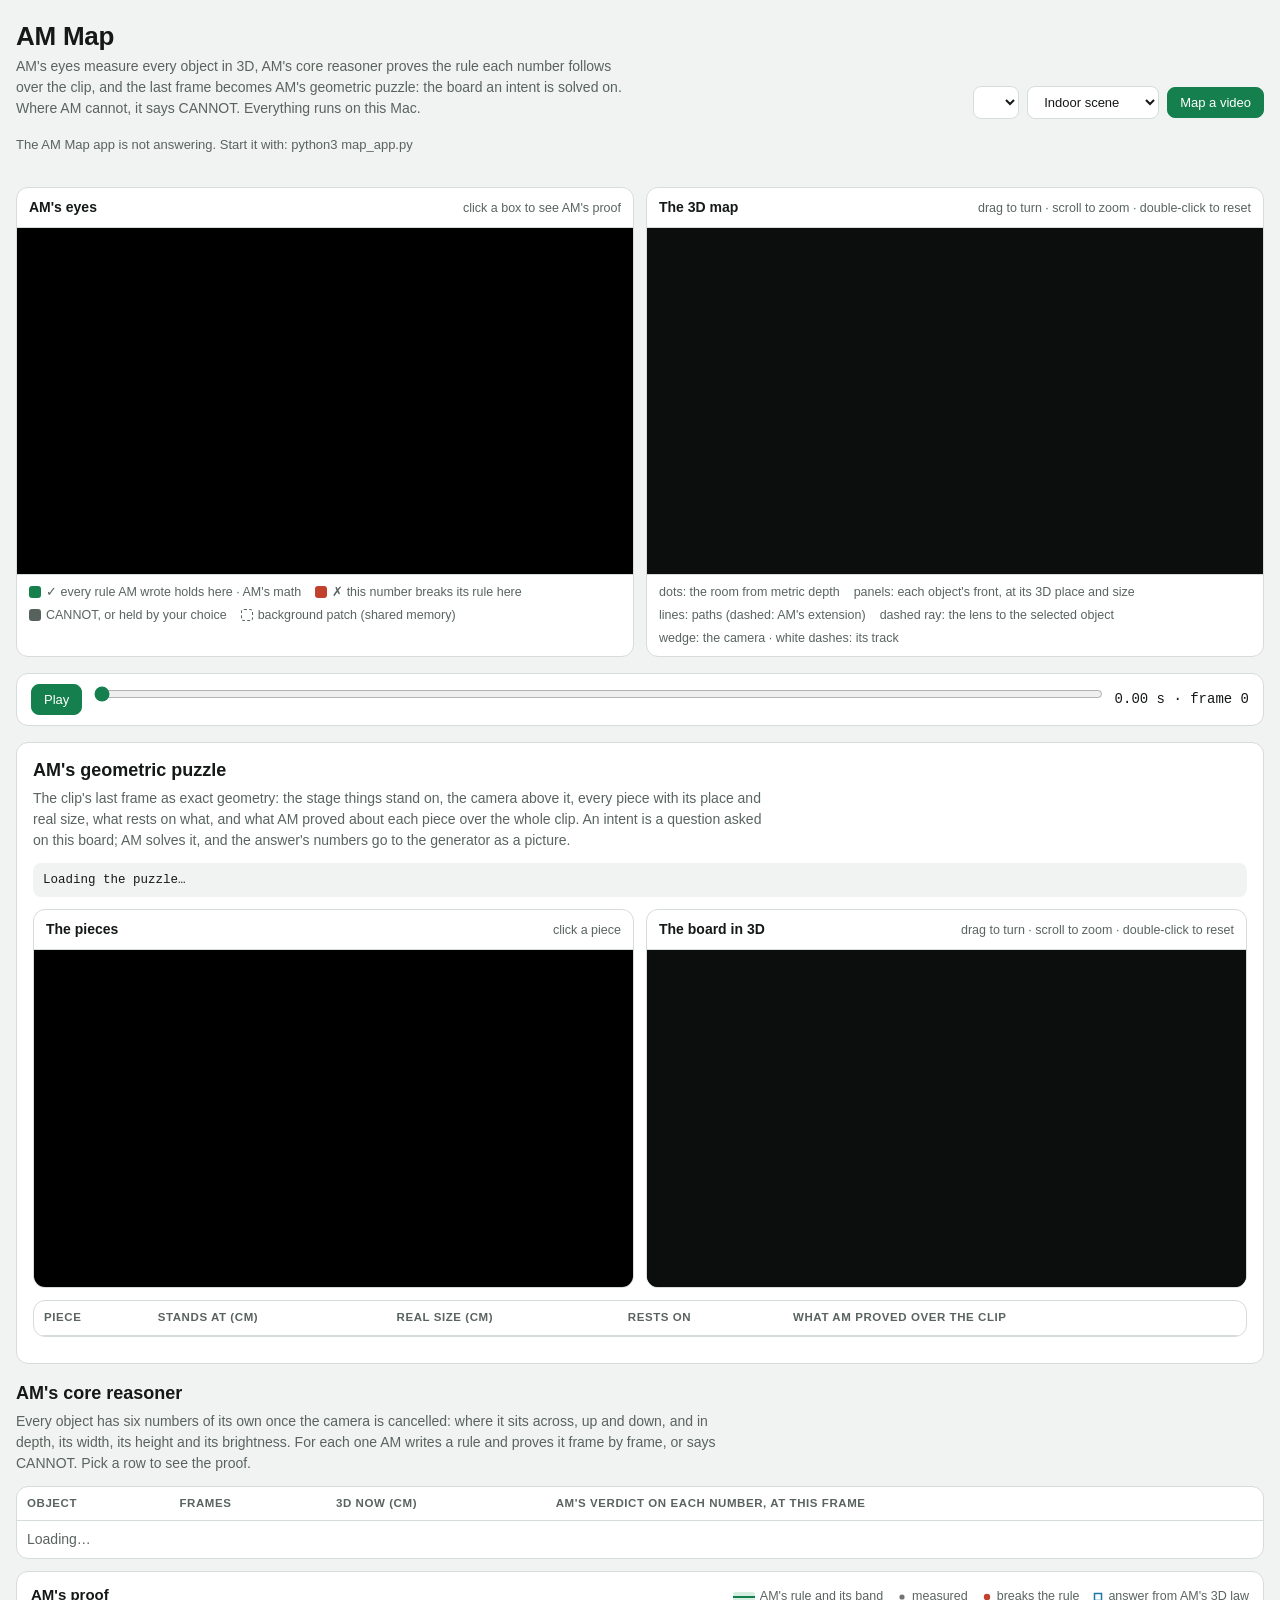
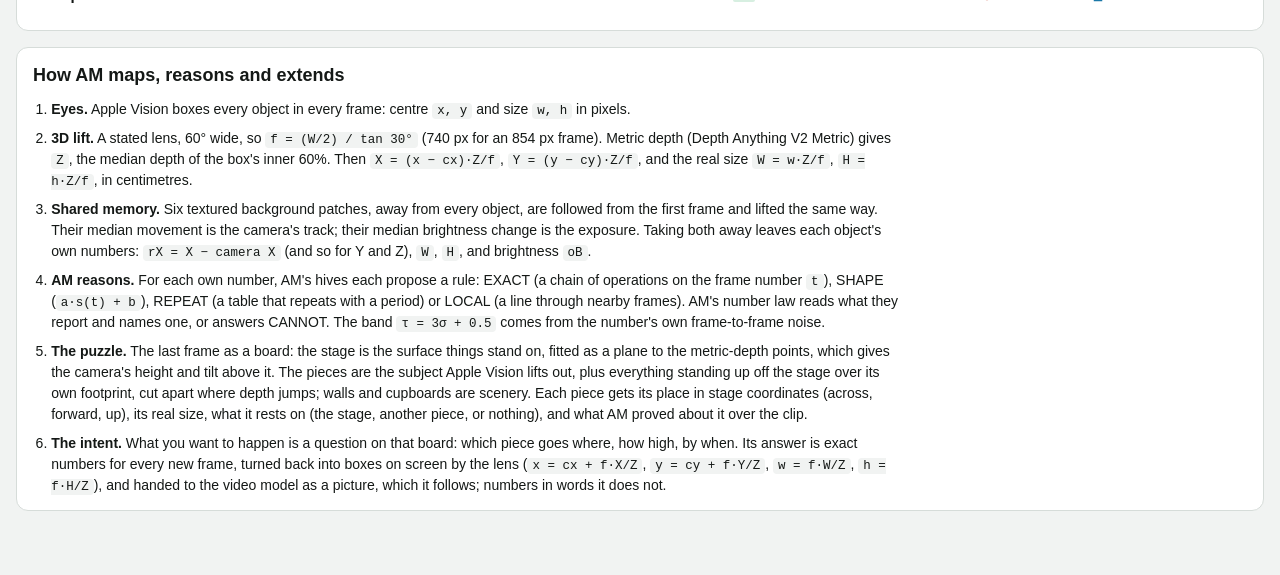
==== ui/map.html @ 67d012b2 "AM Math 3D: map, core reasoner, puzzle, intent, board, tests, proofs and site AM turns a video into " ====
<!doctype html>
<html lang="en">
<head>
<meta charset="utf-8">
<meta name="viewport" content="width=device-width, initial-scale=1">
<title>AM Map</title>
<style>
/* Layout: AM's eyes on the video and the 3D map side by side over one timeline that runs past the clip into AM's
   extension; then how AM extends (its proof on this video, and the math for the new frames); then AM's core reasoner:
   a verdict for every number, and for the selected object the proof of each rule over every frame. */
:root {
  --ground: #f1f3f2; --surface: #ffffff; --ink: #141816; --muted: #59645f; --rule: #d6dcd9; --sel: #edf6f1;
  --accent: #15804d; --accent-soft: #d7efe1; --bad: #c2412d; --bad-soft: #fbe8e4; --cannot: #7d8782; --cannot-soft: #eceeed;
  --patch: #1b78a8; --guess: #6a4fd6; --zone-ext: rgba(21, 128, 77, 0.08); --zone-hid: rgba(106, 79, 214, 0.07);
  --font-ui: -apple-system, BlinkMacSystemFont, "Segoe UI", Helvetica, Arial, sans-serif;
  --font-data: ui-monospace, "SF Mono", Menlo, Consolas, monospace;
}
@media (prefers-color-scheme: dark) {
  :root { --ground: #0d1110; --surface: #151a18; --ink: #e5ebe8; --muted: #97a39d; --rule: #29322e; --sel: #17261e;
    --accent: #4fd393; --accent-soft: #1b3a2a; --bad: #f2806d; --bad-soft: #3a1f1a; --cannot: #808b85; --cannot-soft: #202624;
    --patch: #5cc4ea; --guess: #a996ff; --zone-ext: rgba(79, 211, 147, 0.09); --zone-hid: rgba(169, 150, 255, 0.09);
    color-scheme: dark; }
}
* { box-sizing: border-box; }
body { margin: 0; background: var(--ground); color: var(--ink); font: 14px/1.5 var(--font-ui); }
main { max-width: 1340px; margin: 0 auto; padding: 22px 16px 64px; display: grid; gap: 16px; }
header { display: flex; flex-wrap: wrap; gap: 12px 24px; align-items: end; justify-content: space-between; }
h1 { font-size: 26px; line-height: 1.15; margin: 0; letter-spacing: -0.01em; }
h2 { font-size: 18px; margin: 0; text-wrap: balance; }
.sub { color: var(--muted); margin: 4px 0 0; max-width: 78ch; }
.actions { display: flex; flex-wrap: wrap; gap: 8px; align-items: center; }
button, select, label.btn { font: 500 13px var(--font-ui); border: 1px solid var(--rule); background: var(--surface); color: var(--ink); border-radius: 8px; padding: 7px 12px; cursor: pointer; }
select { max-width: 240px; }
button.primary, label.btn { background: var(--accent); border-color: var(--accent); color: #fff; }
button:disabled { opacity: 0.55; cursor: progress; }
@media (prefers-color-scheme: dark) { button.primary, label.btn { color: #06130c; } }
button:focus-visible, select:focus-visible, label.btn:focus-within, canvas:focus-visible, input:focus-visible { outline: 2px solid var(--accent); outline-offset: 2px; }
.status { color: var(--muted); font-size: 13px; min-height: 20px; }
.mono { font-family: var(--font-data); font-variant-numeric: tabular-nums; }
.muted { color: var(--muted); }

.steps { display: grid; grid-template-columns: repeat(6, minmax(0, 1fr)); gap: 8px; }
.step { background: var(--surface); border: 1px solid var(--rule); border-radius: 10px; padding: 10px 12px; display: grid; gap: 1px; align-content: start; min-width: 0; }
.step b { font-size: 12px; letter-spacing: 0.04em; text-transform: uppercase; color: var(--muted); font-weight: 600; }
.step .num { font: 600 17px var(--font-data); font-variant-numeric: tabular-nums; color: var(--ink); }
.step span { color: var(--muted); font-size: 12.5px; line-height: 1.4; }
.step.working { border-color: var(--accent); }
.step.working .num { color: var(--accent); }
.step.waiting { opacity: 0.55; }

.views { display: grid; grid-template-columns: minmax(0, 1fr) minmax(0, 1fr); gap: 12px; }
.panel { background: var(--surface); border: 1px solid var(--rule); border-radius: 12px; overflow: hidden; display: grid; grid-template-rows: auto auto 1fr; min-width: 0; }
.panel-head { display: flex; justify-content: space-between; align-items: baseline; gap: 8px; padding: 9px 12px; border-bottom: 1px solid var(--rule); font-weight: 600; }
.panel-head span { color: var(--muted); font-weight: 400; font-size: 12.5px; text-align: right; }
.stage { position: relative; background: #000; aspect-ratio: 16 / 9; }
.stage video, .stage canvas { position: absolute; inset: 0; width: 100%; height: 100%; display: block; }
.stage video { object-fit: fill; }
#eyes { cursor: pointer; }
#map3d { background: #0b0e0d; cursor: grab; touch-action: none; }
.stage .note { position: absolute; inset: auto 0 0 0; margin: 0; padding: 10px 12px; color: #cfd6d2; font-size: 12.5px; }
.legend { display: flex; flex-wrap: wrap; gap: 4px 14px; padding: 8px 12px; color: var(--muted); font-size: 12.5px; border-top: 1px solid var(--rule); align-content: start; }
.legend i { display: inline-block; width: 12px; height: 12px; border-radius: 3px; vertical-align: -2px; margin-right: 5px; }

.timeline { display: flex; gap: 12px; align-items: center; background: var(--surface); border: 1px solid var(--rule); border-radius: 12px; padding: 10px 14px; }
.slide { flex: 1; min-width: 0; display: grid; gap: 3px; }
.slide input[type=range] { width: 100%; accent-color: var(--accent); margin: 0; }
.bar { display: flex; height: 5px; border-radius: 3px; overflow: hidden; margin: 0 8px; }
.bar .c { background: var(--rule); }
.bar .e { background: var(--accent); }
.barlabel { display: flex; justify-content: space-between; gap: 8px; font-size: 12px; color: var(--muted); margin: 0 8px; }
.timeline .mono { min-width: 15ch; text-align: right; }

.ext { background: var(--surface); border: 1px solid var(--rule); border-radius: 12px; padding: 14px 16px; display: grid; gap: 12px; }
.ext-head { display: flex; flex-wrap: wrap; justify-content: space-between; align-items: center; gap: 8px 16px; }
.ext-head p { margin: 4px 0 0; color: var(--muted); max-width: 92ch; }
.ext-grid { display: grid; grid-template-columns: repeat(3, minmax(0, 1fr)); gap: 10px; }
.ext-card { border: 1px solid var(--rule); border-radius: 10px; padding: 10px 12px; display: grid; gap: 3px; align-content: start; min-width: 0; }
.ext-card b { font-size: 12px; letter-spacing: 0.04em; text-transform: uppercase; color: var(--muted); font-weight: 600; }
.ext-card .big { font: 600 20px var(--font-data); font-variant-numeric: tabular-nums; }
.ext-card p { margin: 0; font-size: 13px; color: var(--muted); }
.ext-foot { display: flex; flex-wrap: wrap; gap: 6px 18px; align-items: center; font-size: 13px; }
.toggle { display: inline-flex; gap: 8px; align-items: center; cursor: pointer; }
.toggle input { accent-color: var(--accent); width: 16px; height: 16px; }

.puzzle { background: var(--surface); border: 1px solid var(--rule); border-radius: 12px; padding: 14px 16px; display: grid; gap: 12px; }
.pz-head p { margin: 4px 0 0; color: var(--muted); max-width: 96ch; }
.pz-facts { margin: 0; font-size: 12.5px; color: var(--ink); background: var(--ground); border-radius: 8px; padding: 8px 10px; }
.pz-views { display: grid; grid-template-columns: minmax(0, 1fr) minmax(0, 1fr); gap: 12px; }
#pz2d { cursor: pointer; }
#pz3d { background: #0b0e0d; cursor: grab; touch-action: none; }
.pz-rel { margin: 0; font-size: 13px; color: var(--muted); }
.warn { color: var(--bad); font-weight: 600; }
@media (max-width: 1060px) { .pz-views { grid-template-columns: minmax(0, 1fr); } }
.core { display: grid; gap: 12px; }
.core-head p { margin: 4px 0 0; color: var(--muted); max-width: 92ch; }
.table-wrap { overflow-x: auto; background: var(--surface); border: 1px solid var(--rule); border-radius: 12px; }
table { border-collapse: collapse; width: 100%; min-width: 940px; }
th, td { text-align: left; padding: 8px 10px; border-bottom: 1px solid var(--rule); vertical-align: top; }
th { font-size: 11.5px; letter-spacing: 0.05em; text-transform: uppercase; color: var(--muted); font-weight: 600; }
tr:last-child td { border-bottom: 0; }
tbody tr { cursor: pointer; }
tbody tr.sel td { background: var(--sel); }
.pick { border: 0; background: none; padding: 0; font: 600 14px var(--font-data); color: var(--ink); display: inline-flex; align-items: center; gap: 7px; }
.swatch { display: inline-block; width: 11px; height: 11px; border-radius: 3px; }
.swatch.cam { background: transparent; border: 1.5px dashed var(--muted); }
td.now { min-width: 17ch; }
.chips { display: flex; flex-wrap: wrap; gap: 5px; }
.chip { font: 12px var(--font-data); border-radius: 6px; padding: 3px 7px; white-space: nowrap; }
.chip.ok { background: var(--accent-soft); color: var(--accent); }
.chip.bad { background: var(--bad-soft); color: var(--bad); }
.chip.cannot { background: var(--cannot-soft); color: var(--cannot); }

.proof { background: var(--surface); border: 1px solid var(--rule); border-radius: 12px; padding: 12px 14px 14px; display: grid; gap: 10px; }
.proof-head { display: flex; flex-wrap: wrap; justify-content: space-between; align-items: baseline; gap: 6px 16px; }
.proof-head h3 { margin: 0; font-size: 15px; }
.keys { display: flex; flex-wrap: wrap; gap: 4px 14px; color: var(--muted); font-size: 12.5px; align-items: center; }
.keys svg { vertical-align: -2px; margin-right: 5px; }
.charts { display: grid; grid-template-columns: repeat(auto-fill, minmax(300px, 1fr)); gap: 10px; }
.card { margin: 0; border: 1px solid var(--rule); border-radius: 10px; padding: 9px 10px 8px; display: grid; gap: 6px; min-width: 0; }
.card figcaption { display: flex; justify-content: space-between; align-items: center; gap: 8px; font-size: 13px; }
.card canvas { width: 100%; height: 140px; display: block; cursor: crosshair; }
.formula { margin: 0; font-size: 11.5px; color: var(--muted); overflow-wrap: anywhere; display: grid; gap: 2px; }
#tip { position: fixed; z-index: 9; pointer-events: none; background: var(--ink); color: var(--surface); font: 12px/1.45 var(--font-data); padding: 6px 9px; border-radius: 7px; max-width: 340px; }

.how { background: var(--surface); border: 1px solid var(--rule); border-radius: 12px; padding: 14px 16px; display: grid; gap: 10px; }
.how ol { margin: 0; padding-left: 1.3em; display: grid; gap: 8px; max-width: 112ch; }
.how code { font: 12.5px var(--font-data); background: var(--ground); padding: 1px 5px; border-radius: 4px; }
@media (max-width: 1060px) { .views { grid-template-columns: minmax(0, 1fr); } .steps { grid-template-columns: repeat(3, minmax(0, 1fr)); } }
@media (max-width: 760px) { .ext-grid { grid-template-columns: minmax(0, 1fr); } }
@media (max-width: 560px) { .steps { grid-template-columns: repeat(2, minmax(0, 1fr)); } .panel-head span { display: none; } .timeline { flex-wrap: wrap; } .timeline .mono { min-width: 0; } }
</style>
</head>
<body>
<main>
  <header>
    <div>
      <h1>AM Map</h1>
      <p class="sub">AM's eyes measure every object in 3D, AM's core reasoner proves the rule each number follows over the clip, and the last frame becomes AM's geometric puzzle: the board an intent is solved on. Where AM cannot, it says CANNOT. Everything runs on this Mac.</p>
    </div>
    <div class="actions">
      <select id="maps" aria-label="Map to show"></select>
      <select id="kind" aria-label="Scene type for a new video"><option value="indoor">Indoor scene</option><option value="outdoor">Outdoor scene</option></select>
      <label class="btn" for="file">Map a video<input id="file" type="file" accept="video/mp4,video/quicktime" hidden></label>
    </div>
  </header>
  <div class="status" id="status" role="status"></div>

  <section class="steps" id="steps" aria-label="How this map was built"></section>

  <section class="views">
    <div class="panel">
      <div class="panel-head">AM's eyes <span>click a box to see AM's proof</span></div>
      <div class="stage" id="eyesStage"><video id="vid" muted playsinline preload="auto"></video><canvas id="eyes" aria-label="Video with AM's boxes"></canvas></div>
      <div class="legend">
        <span><i style="background:#15804d"></i>✓ every rule AM wrote holds here · AM's math</span>
        <span><i style="background:#c2412d"></i>✗ this number breaks its rule here</span>
        <span><i style="background:#58625d"></i>CANNOT, or held by your choice</span>
        <span><i style="border:1.5px dashed var(--muted)"></i>background patch (shared memory)</span>
      </div>
    </div>
    <div class="panel">
      <div class="panel-head">The 3D map <span>drag to turn · scroll to zoom · double-click to reset</span></div>
      <div class="stage"><canvas id="map3d" tabindex="0" aria-label="3D map of the scene"></canvas></div>
      <div class="legend">
        <span>dots: the room from metric depth</span>
        <span>panels: each object's front, at its 3D place and size</span>
        <span>lines: paths (dashed: AM's extension)</span>
        <span>dashed ray: the lens to the selected object</span>
        <span>wedge: the camera · white dashes: its track</span>
      </div>
    </div>
  </section>

  <section class="timeline">
    <button id="play" type="button" class="primary">Play</button>
    <div class="slide">
      <input id="slider" type="range" min="0" max="0" value="0" aria-label="Frame">
      <div class="bar" aria-hidden="true"><i class="c" id="barC"></i><i class="e" id="barE"></i></div>
      <div class="barlabel"><span id="barClip"></span><span id="barExt"></span></div>
    </div>
    <span class="mono" id="time">0.00 s · frame 0</span>
  </section>

  <section class="puzzle" aria-labelledby="pzTitle">
    <div class="pz-head">
      <div>
        <h2 id="pzTitle">AM's geometric puzzle</h2>
        <p>The clip's last frame as exact geometry: the stage things stand on, the camera above it, every piece with its place and real size, what rests on what, and what AM proved about each piece over the whole clip. An intent is a question asked on this board; AM solves it, and the answer's numbers go to the generator as a picture.</p>
      </div>
    </div>
    <p class="pz-facts mono" id="pzFacts">Loading the puzzle…</p>
    <div class="pz-views">
      <div class="panel"><div class="panel-head">The pieces <span>click a piece</span></div><div class="stage" id="pzStage"><canvas id="pz2d" aria-label="The last frame with AM's pieces"></canvas></div></div>
      <div class="panel"><div class="panel-head">The board in 3D <span>drag to turn · scroll to zoom · double-click to reset</span></div><div class="stage"><canvas id="pz3d" tabindex="0" aria-label="The puzzle in 3D"></canvas></div></div>
    </div>
    <div class="table-wrap"><table>
      <thead><tr><th>Piece</th><th>Stands at (cm)</th><th>Real size (cm)</th><th>Rests on</th><th>What AM proved over the clip</th></tr></thead>
      <tbody id="pzPieces"></tbody>
    </table></div>
    <p class="pz-rel" id="pzRel"></p>
  </section>

  <section class="core">
    <div class="core-head">
      <h2>AM's core reasoner</h2>
      <p>Every object has six numbers of its own once the camera is cancelled: where it sits across, up and down, and in depth, its width, its height and its brightness. For each one AM writes a rule and proves it frame by frame, or says CANNOT. Pick a row to see the proof.</p>
    </div>
    <div class="table-wrap"><table>
      <thead><tr><th>Object</th><th>Frames</th><th>3D now (cm)</th><th>AM's verdict on each number, at this frame</th></tr></thead>
      <tbody id="objects"><tr><td colspan="4" class="muted">Loading…</td></tr></tbody>
    </table></div>
    <div class="proof">
      <div class="proof-head">
        <h3 id="proofTitle">AM's proof</h3>
        <div class="keys">
          <span><svg width="22" height="10" aria-hidden="true"><rect x="0" y="0" width="22" height="10" rx="2" fill="var(--accent-soft)"/><line x1="0" y1="5" x2="22" y2="5" stroke="var(--accent)" stroke-width="2"/></svg>AM's rule and its band</span>
          <span><svg width="10" height="10" aria-hidden="true"><circle cx="5" cy="5" r="2.6" fill="var(--ink)" opacity="0.6"/></svg>measured</span>
          <span><svg width="10" height="10" aria-hidden="true"><circle cx="5" cy="5" r="3.2" fill="var(--bad)"/></svg>breaks the rule</span>
          <span><svg width="10" height="10" aria-hidden="true"><rect x="1.5" y="1.5" width="7" height="7" fill="none" stroke="var(--patch)" stroke-width="1.5"/></svg>answer from AM's 3D law</span>
        </div>
      </div>
      <div class="charts" id="charts"></div>
    </div>
  </section>

  <section class="how">
    <h2>How AM maps, reasons and extends</h2>
    <ol>
      <li><b>Eyes.</b> Apple Vision boxes every object in every frame: centre <code>x, y</code> and size <code>w, h</code> in pixels.</li>
      <li><b>3D lift.</b> A stated lens, 60° wide, so <code>f = (W/2) / tan 30°</code> (740 px for an 854 px frame). Metric depth (Depth Anything V2 Metric) gives <code>Z</code>, the median depth of the box's inner 60%. Then <code>X = (x − cx)·Z/f</code>, <code>Y = (y − cy)·Z/f</code>, and the real size <code>W = w·Z/f</code>, <code>H = h·Z/f</code>, in centimetres.</li>
      <li><b>Shared memory.</b> Six textured background patches, away from every object, are followed from the first frame and lifted the same way. Their median movement is the camera's track; their median brightness change is the exposure. Taking both away leaves each object's own numbers: <code>rX = X − camera X</code> (and so for Y and Z), <code>W</code>, <code>H</code>, and brightness <code>oB</code>.</li>
      <li><b>AM reasons.</b> For each own number, AM's hives each propose a rule: EXACT (a chain of operations on the frame number <code>t</code>), SHAPE (<code>a·s(t) + b</code>), REPEAT (a table that repeats with a period) or LOCAL (a line through nearby frames). AM's number law reads what they report and names one, or answers CANNOT. The band <code>τ = 3σ + 0.5</code> comes from the number's own frame-to-frame noise.</li>
      <li><b>The puzzle.</b> The last frame as a board: the stage is the surface things stand on, fitted as a plane to the metric-depth points, which gives the camera's height and tilt above it. The pieces are the subject Apple Vision lifts out, plus everything standing up off the stage over its own footprint, cut apart where depth jumps; walls and cupboards are scenery. Each piece gets its place in stage coordinates (across, forward, up), its real size, what it rests on (the stage, another piece, or nothing), and what AM proved about it over the clip.</li>
      <li><b>The intent.</b> What you want to happen is a question on that board: which piece goes where, how high, by when. Its answer is exact numbers for every new frame, turned back into boxes on screen by the lens (<code>x = cx + f·X/Z</code>, <code>y = cy + f·Y/Z</code>, <code>w = f·W/Z</code>, <code>h = f·H/Z</code>), and handed to the video model as a picture, which it follows; numbers in words it does not.</li>
    </ol>
  </section>
</main>
<div id="tip" hidden></div>

<script src="/vendor/three.min.js"></script>
<script>
(function () {
  const PAL = ['#4c8dff', '#ffb020', '#b07cff', '#ff6fae', '#5fd0ff', '#c9a26b', '#8f95ff', '#d6d65a'];
  const NUM = ['rX', 'rY', 'rZ', 'W', 'H', 'oB'], CAMK = ['mX', 'mY', 'mZ'];
  const IDX = { rX: 11, rY: 12, rZ: 13, W: 8, H: 9, oB: 14 };
  const NAMES = { rX: 'across', rY: 'up/down', rZ: 'depth', W: 'width', H: 'height', oB: 'brightness', mX: 'across', mY: 'up/down', mZ: 'depth' };
  const ON_VIDEO = { ok: '#15804d', bad: '#c2412d', cannot: '#58625d' };
  const STEPS = ['Eyes', '3D lift', 'Shared memory', 'AM core reasoner', 'Sweep', 'Map'];
  const TAIL = 30;
  const unit = k => k === 'oB' ? 'lv' : 'cm';
  const esc = s => String(s).replace(/[&<>"]/g, c => ({ '&': '&amp;', '<': '&lt;', '>': '&gt;', '"': '&quot;' })[c]);
  const $ = id => document.getElementById(id);
  const vid = $('vid'), eyes = $('eyes'), ectx = eyes.getContext('2d'), slider = $('slider');
  let M = null, E = null, mapId = null, byId = {}, sel = null, charts = [], shownT = 0, lastT = -1, three = null, dirty = true;
  let ext = null, extPlay = false, extStart = 0, playing = false, holdOwn = false;
  const TOK = {};

  function readTokens() {
    const s = getComputedStyle(document.documentElement);
    ['--ink', '--muted', '--rule', '--accent', '--accent-soft', '--bad', '--cannot', '--patch', '--guess', '--zone-ext', '--zone-hid', '--font-data', '--font-ui'].forEach(n => { TOK[n] = s.getPropertyValue(n).trim(); });
  }
  readTokens();
  matchMedia('(prefers-color-scheme: dark)').addEventListener('change', () => { readTokens(); lastT = -1; });
  const status = s => { $('status').textContent = s || ''; };
  const total = () => M.frames + (E ? E.extension.frames : 0);
  const clampT = t => Math.min(M.frames - 1, Math.max(0, t));
  const cur = () => ext !== null ? ext : shownT;
  const inExt = t => !!E && t >= M.frames;
  const extOf = id => E ? E.extension.objects.find(x => x.id === id) : null;
  const proofOf = id => E ? E.proof.objects.find(x => x.id === id) : null;
  const boxAt = (id, t) => { const x = extOf(id); return x ? x.boxes[holdOwn ? 'held' : 'am'][t - M.frames] : null; };
  const camHeldAt = t => CAMK.filter(k => E.extension.camera[k].values[t - M.frames] === null).map(k => k.slice(1));
  function markerAt(t) {
    if (!inExt(t)) return M.marker[t];
    const c = E.extension.camera, i = t - M.frames, m = {};
    CAMK.forEach(k => { const v = c[k].values[i]; m[k.slice(1)] = v === null ? c[k].last : v; });
    return m;
  }

  function rowAt(o, t) {
    const i = t - o.first;
    if (i >= 0 && i < o.rows.length && o.rows[i][0] === t) return o.rows[i];
    let lo = 0, hi = o.rows.length - 1;
    while (lo <= hi) { const m = (lo + hi) >> 1, v = o.rows[m][0]; if (v === t) return o.rows[m]; if (v < t) lo = m + 1; else hi = m - 1; }
    return null;
  }
  function verdictAt(o, t) {
    let ruled = 0; const broke = [];
    for (const k of NUM) { const v = o.numbers[k]; if (v.rule !== 'CANNOT') { ruled++; if (v.brokenSet.has(t)) broke.push(k); } }
    return { ruled, broke, kind: broke.length ? 'bad' : ruled ? 'ok' : 'cannot' };
  }

  // ---------- the steps that built the map
  function stepsWhileMapping(stage) {
    const at = { queued: -1, eyes: 0, lift: 1, scene: 5, proof: 6, extend: 6, done: 6 }[stage];
    $('steps').innerHTML = STEPS.map((n, i) => {
      const st = stage === 'lift' && i >= 1 && i <= 4 ? 'working' : i < at ? 'done' : i === at ? 'working' : 'waiting';
      return '<div class="step ' + st + '"><b>' + (i + 1) + ' · ' + n + '</b><span class="num">' + ({ done: 'done', working: 'working…', waiting: '—' })[st] + '</span></div>';
    }).join('');
  }
  function steps() {
    const st = M.stages, objs = M.objects;
    let ruled = 0, totalN = 0, runs = 0, answered = 0;
    objs.forEach(o => {
      NUM.forEach(k => { totalN++; if (o.numbers[k].rule !== 'CANNOT') ruled++; });
      Object.values(o.swept).forEach(got => { runs++; answered += Object.keys(got).length; });
    });
    const camRuled = CAMK.filter(k => M.camera[k].rule !== 'CANNOT').length;
    const pts = Object.values(M.points).reduce((a, p) => a + p.length / 6, 0);
    const sec = x => x == null ? '' : ' · ' + (+x).toFixed(1) + ' s';
    const cards = [
      [objs.length + ' objects', 'boxed in all ' + M.frames + ' frames' + sec(st.tracking && st.tracking.wall)],
      ['f = ' + Math.round(M.lens.f) + ' px', M.lens.fov + '° lens (stated), ' + M.depth_model + ' metric depth' + sec(st.depth_and_lift && st.depth_and_lift.wall)],
      [M.patches.length + ' patches', 'give the camera track (' + (camRuled ? camRuled + ' of 3 ruled' : 'CANNOT') + ') and the exposure'],
      [ruled + ' of ' + totalN, 'numbers ruled with proof, ' + (totalN - ruled) + ' CANNOT' + sec(st.am && st.am.wall) + ' with the sweep, 0 tokens'],
      [answered + ' answers', 'for ' + runs * NUM.length + ' numbers asked on ' + runs + ' broken or hidden stretches'],
      [Math.round(pts).toLocaleString() + ' points', 'room at ' + Object.keys(M.points).length + ' keyframes · ' + M.total_wall + ' s in all, about $' + M.cost_usd]
    ];
    $('steps').innerHTML = cards.map(([big, small], i) => '<div class="step"><b>' + (i + 1) + ' · ' + STEPS[i] + '</b><span class="num">' + big + '</span><span>' + small + '</span></div>').join('');
  }

  // ---------- AM's eyes, over the video; past the clip, AM's boxes over its last frame
  function tag(x, y, a, b, pillColor, col) {
    const wa = ectx.measureText(a).width + 13, wb = ectx.measureText(b).width + 12, ly = Math.max(0, y - 20);
    ectx.fillStyle = 'rgba(0,0,0,0.75)'; ectx.fillRect(x, ly, wa, 20);
    ectx.fillStyle = col; ectx.fillRect(x, ly, 3, 20);
    ectx.fillStyle = '#fff'; ectx.fillText(a, x + 8, ly + 10.5);
    ectx.fillStyle = pillColor; ectx.fillRect(x + wa, ly, wb, 20);
    ectx.fillStyle = '#fff'; ectx.fillText(b, x + wa + 6, ly + 10.5);
  }
  function drawEyes(t) {
    const W = eyes.clientWidth, H = eyes.clientHeight, d = devicePixelRatio;
    if (eyes.width !== Math.round(W * d) || eyes.height !== Math.round(H * d)) { eyes.width = Math.round(W * d); eyes.height = Math.round(H * d); }
    ectx.setTransform(d, 0, 0, d, 0, 0); ectx.clearRect(0, 0, W, H);
    const sx = W / M.size[0], sy = H / M.size[1], ps = (M.patch_size || 48) / 2, past = inExt(t);
    const pr = M.patch_xy && M.patch_xy[past ? M.frames - 1 : t];
    if (pr) {
      ectx.setLineDash([4, 3]); ectx.lineWidth = 1.5; ectx.globalAlpha = past ? 0.45 : 1;
      pr.forEach(([id, x, y]) => {
        ectx.strokeStyle = 'rgba(0,0,0,0.6)'; ectx.strokeRect((x - ps) * sx + 1, (y - ps) * sy + 1, 2 * ps * sx, 2 * ps * sy);
        ectx.strokeStyle = '#ffffff'; ectx.strokeRect((x - ps) * sx, (y - ps) * sy, 2 * ps * sx, 2 * ps * sy);
      });
      ectx.setLineDash([]); ectx.globalAlpha = 1;
    }
    ectx.font = '600 11.5px ' + TOK['--font-data']; ectx.textBaseline = 'middle';
    if (past) {
      ectx.fillStyle = 'rgba(0,0,0,0.25)'; ectx.fillRect(0, 0, W, H);
      E.extension.objects.forEach(x => {
        const i = M.objects.findIndex(o => o.id === x.id), b = boxAt(x.id, t);
        if (!b) return;
        const col = PAL[i % PAL.length], on = sel === x.id, bx = (b.x - b.w / 2) * sx, by = (b.y - b.h / 2) * sy;
        ectx.setLineDash(b.held.length ? [7, 4] : []); ectx.lineWidth = on ? 3.5 : 2.5; ectx.strokeStyle = col;
        ectx.strokeRect(bx, by, b.w * sx, b.h * sy); ectx.setLineDash([]);
        tag(bx, by, '#' + x.id + ' · Z ' + b.Z + ' cm', b.held.length ? 'held: ' + b.held.map(k => NAMES[k]).join(', ') : "AM's math", b.held.length ? ON_VIDEO.cannot : ON_VIDEO.ok, col);
      });
      if (!holdOwn && !E.extension.objects.some(x => boxAt(x.id, t))) {
        const msg = "AM's math alone places no object here: every one has a number AM says CANNOT for. Tick “Hold what AM cannot extend” to draw them with your held values.";
        ectx.font = '600 12.5px ' + TOK['--font-ui'];
        const words = msg.split(' '), lines = [''];
        words.forEach(w => { const s = lines[lines.length - 1] ? lines[lines.length - 1] + ' ' + w : w; if (ectx.measureText(s).width > W - 60) lines.push(w); else lines[lines.length - 1] = s; });
        ectx.fillStyle = 'rgba(0,0,0,0.72)'; ectx.fillRect(16, H / 2 - lines.length * 10 - 10, W - 32, lines.length * 20 + 20);
        ectx.fillStyle = '#fff'; lines.forEach((l, j) => ectx.fillText(l, 30, H / 2 - lines.length * 10 + 10 + j * 20));
        ectx.font = '600 11.5px ' + TOK['--font-data'];
      }
      const ch = camHeldAt(t);
      const banner ="AM's extension · +" + ((t - M.frames + 1) / M.fps).toFixed(2) + ' s after the clip' + (ch.length === 3 ? ' · camera held still (your call)' : ch.length ? ' · camera ' + ch.join(', ') + ' held (your call)' : '');
      ectx.font = '600 12.5px ' + TOK['--font-data'];
      const bw = ectx.measureText(banner).width + 18;
      ectx.fillStyle = 'rgba(21,128,77,0.92)'; ectx.fillRect(8, 8, bw, 24);
      ectx.fillStyle = '#fff'; ectx.fillText(banner, 17, 20.5);
      return;
    }
    M.objects.forEach((o, i) => {
      const r = rowAt(o, t); if (!r) return;
      const v = verdictAt(o, t), col = PAL[i % PAL.length], on = sel === o.id;
      const x = (r[1] - r[3] / 2) * sx, y = (r[2] - r[4] / 2) * sy;
      ectx.lineWidth = on ? 3.5 : 2; ectx.strokeStyle = col; ectx.strokeRect(x, y, r[3] * sx, r[4] * sy);
      tag(x, y, '#' + o.id + ' · Z ' + r[7] + ' cm', v.kind === 'ok' ? '✓ ' + v.ruled + (v.ruled === 1 ? ' rule' : ' rules') : v.kind === 'bad' ? '✗ ' + v.broke.map(k => NAMES[k]).join(', ') : 'CANNOT', ON_VIDEO[v.kind], col);
    });
  }
  eyes.addEventListener('click', e => {
    if (!M) return;
    const t = cur(), rc = eyes.getBoundingClientRect(), px = (e.clientX - rc.left) * M.size[0] / rc.width, py = (e.clientY - rc.top) * M.size[1] / rc.height;
    let best = null;
    M.objects.forEach(o => {
      const b = inExt(t) ? boxAt(o.id, t) : null, r = inExt(t) ? null : rowAt(o, t);
      const c = b ? [b.x, b.y, b.w, b.h] : r ? [r[1], r[2], r[3], r[4]] : null;
      if (c && Math.abs(px - c[0]) <= c[2] / 2 && Math.abs(py - c[1]) <= c[3] / 2 && (!best || c[2] * c[3] < best[1])) best = [o.id, c[2] * c[3]];
    });
    if (best) select(best[0]);
  });

  // ---------- the 3D map (camera space: x right, y up, the camera looks down -z)
  const v3 = (X, Y, Z) => new THREE.Vector3(X, -Y, -Z);
  function init3d() {
    const canvas = $('map3d');
    const renderer = new THREE.WebGLRenderer({ canvas, antialias: true });
    renderer.setPixelRatio(Math.min(2, devicePixelRatio));
    renderer.setClearColor(0x0b0e0d);
    const scene = new THREE.Scene();
    const cam = new THREE.PerspectiveCamera(50, 16 / 9, 1, 8000);
    const orbit = { theta: -0.35, phi: 1.25, r: 480, target: new THREE.Vector3(0, 0, -200) };
    const place = () => {
      const o = orbit;
      cam.position.set(o.target.x + o.r * Math.sin(o.phi) * Math.sin(o.theta), o.target.y + o.r * Math.cos(o.phi), o.target.z + o.r * Math.sin(o.phi) * Math.cos(o.theta));
      cam.lookAt(o.target); dirty = true;
    };
    let drag = null;
    canvas.addEventListener('pointerdown', e => { drag = [e.clientX, e.clientY]; canvas.setPointerCapture(e.pointerId); canvas.style.cursor = 'grabbing'; });
    canvas.addEventListener('pointerup', () => { drag = null; canvas.style.cursor = 'grab'; });
    canvas.addEventListener('pointermove', e => {
      if (!drag) return;
      orbit.theta -= (e.clientX - drag[0]) * 0.006; orbit.phi = Math.min(3.0, Math.max(0.15, orbit.phi - (e.clientY - drag[1]) * 0.006));
      drag = [e.clientX, e.clientY]; place();
    });
    canvas.addEventListener('wheel', e => { e.preventDefault(); orbit.r = Math.min(3000, Math.max(60, orbit.r * (1 + e.deltaY * 0.001))); place(); }, { passive: false });
    canvas.addEventListener('dblclick', () => { home(); });
    canvas.addEventListener('keydown', e => {
      const k = { ArrowLeft: [-0.08, 0], ArrowRight: [0.08, 0], ArrowUp: [0, -0.08], ArrowDown: [0, 0.08] }[e.key];
      if (k) { e.preventDefault(); orbit.theta += k[0]; orbit.phi = Math.min(3.0, Math.max(0.15, orbit.phi + k[1])); place(); }
    });
    const resize = () => {
      const w = canvas.clientWidth, h = canvas.clientHeight; if (!w || !h) return;
      renderer.setSize(w, h, false); cam.aspect = w / h; cam.updateProjectionMatrix(); dirty = true;
    };
    new ResizeObserver(resize).observe(canvas); resize();
    return { renderer, scene, cam, orbit, place, clouds: {}, keys: [], objs: [], dot: null };
  }
  function home() {
    if (!three || !M) return;
    const c = new THREE.Vector3(); let n = 0;
    M.objects.forEach(o => o.rows.forEach(r => { c.add(v3(r[5], r[6], r[7])); n++; }));
    if (n) c.divideScalar(n); else c.set(0, 0, -200);
    Object.assign(three.orbit, { theta: -0.35, phi: 1.25, r: Math.max(250, 2 * c.length()), target: c });   // from behind the camera
    three.place();
  }
  function sprite(text, color, wide) {
    const w = wide ? 320 : 128, c = document.createElement('canvas'); c.width = w; c.height = 56;
    const g = c.getContext('2d');
    g.fillStyle = 'rgba(0,0,0,0.78)'; g.fillRect(0, 0, w, 56);
    g.fillStyle = color; g.fillRect(0, 0, 9, 56);
    g.fillStyle = '#fff'; g.font = '600 34px ui-monospace, Menlo, monospace'; g.textAlign = 'center'; g.textBaseline = 'middle'; g.fillText(text, w / 2 + 4, 30);
    const s = new THREE.Sprite(new THREE.SpriteMaterial({ map: new THREE.CanvasTexture(c), depthTest: false }));
    s.scale.set(24 * w / 128, 10.5, 1); s.renderOrder = 10;
    return s;
  }
  function dispose(x) { x.traverse(y => { if (y.geometry) y.geometry.dispose(); if (y.material) { if (y.material.map) y.material.map.dispose(); y.material.dispose(); } }); }
  function build3d() {
    try { if (!three) three = init3d(); }
    catch (e) { $('map3d').parentElement.insertAdjacentHTML('beforeend', '<p class="note">This browser could not start WebGL, so the 3D map is off. The table and proofs below still hold every number.</p>'); return; }
    const S = three.scene;
    dispose(S);
    while (S.children.length) S.remove(S.children[0]);
    three.clouds = {};
    for (const [k, p] of Object.entries(M.points)) {
      const n = p.length / 6, pos = new Float32Array(n * 3), col = new Float32Array(n * 3);
      for (let i = 0; i < n; i++) {
        pos[3 * i] = p[6 * i]; pos[3 * i + 1] = -p[6 * i + 1]; pos[3 * i + 2] = -p[6 * i + 2];
        col[3 * i] = p[6 * i + 3] / 255; col[3 * i + 1] = p[6 * i + 4] / 255; col[3 * i + 2] = p[6 * i + 5] / 255;
      }
      const g = new THREE.BufferGeometry();
      g.setAttribute('position', new THREE.BufferAttribute(pos, 3)); g.setAttribute('color', new THREE.BufferAttribute(col, 3));
      const pts = new THREE.Points(g, new THREE.PointsMaterial({ size: 3.2, vertexColors: true }));
      pts.visible = false; S.add(pts); three.clouds[k] = pts;
    }
    three.keys = Object.keys(three.clouds).map(Number).sort((a, b) => a - b);
    const f = M.lens.f, cx = M.lens.cx, cy = M.lens.cy, d = 70;
    const corners = [[-cx, -cy], [cx, -cy], [cx, cy], [-cx, cy]].map(([u, v]) => v3(u * d / f, v * d / f, d));
    const wedge = [];
    corners.forEach((c, i) => { wedge.push(new THREE.Vector3(), c, c, corners[(i + 1) % 4]); });
    S.add(new THREE.LineSegments(new THREE.BufferGeometry().setFromPoints(wedge), new THREE.LineBasicMaterial({ color: 0xffffff, transparent: true, opacity: 0.75 })));
    const track = Object.keys(M.marker).map(Number).sort((a, b) => a - b).map(t => v3(M.marker[t].X, M.marker[t].Y, M.marker[t].Z));
    if (track.length > 1) {
      const line = new THREE.Line(new THREE.BufferGeometry().setFromPoints(track), new THREE.LineDashedMaterial({ color: 0xffffff, dashSize: 3, gapSize: 2, transparent: true, opacity: 0.7 }));
      line.computeLineDistances(); S.add(line);
    }
    three.dot = new THREE.Mesh(new THREE.OctahedronGeometry(3.5), new THREE.MeshBasicMaterial({ color: 0xffffff }));
    S.add(three.dot);
    const square = [[-0.5, -0.5], [0.5, -0.5], [0.5, 0.5], [-0.5, 0.5]].map(([a, b]) => new THREE.Vector3(a, b, 0));
    three.objs = M.objects.map((o, i) => {
      const col = new THREE.Color(PAL[i % PAL.length]);
      const trail = new THREE.Line(new THREE.BufferGeometry().setFromPoints(o.rows.map(r => v3(r[5], r[6], r[7]))), new THREE.LineBasicMaterial({ color: col, transparent: true, opacity: 0.5 }));
      const edge = new THREE.LineLoop(new THREE.BufferGeometry().setFromPoints(square), new THREE.LineBasicMaterial({ color: col, transparent: true }));
      const fill = new THREE.Mesh(new THREE.PlaneGeometry(1, 1), new THREE.MeshBasicMaterial({ color: col, transparent: true, opacity: 0.2, side: THREE.DoubleSide, depthWrite: false }));
      const face = new THREE.Group(); face.add(edge, fill);
      const label = sprite('#' + o.id, PAL[i % PAL.length]);
      const ray = new THREE.Line(new THREE.BufferGeometry().setFromPoints([new THREE.Vector3(), new THREE.Vector3()]), new THREE.LineDashedMaterial({ color: col, dashSize: 5, gapSize: 4 }));
      S.add(trail, face, label, ray);
      return { o, col, trail, face, edge, fill, label, ray, extLine: null, extTs: [] };
    });
    buildExtTrails();
    home();
  }
  function buildExtTrails() {
    if (!three) return;
    three.objs.forEach(g => {
      if (g.extLine) { three.scene.remove(g.extLine); dispose(g.extLine); g.extLine = null; }
      const x = extOf(g.o.id);
      if (!x) return;
      const bs = x.boxes[holdOwn ? 'held' : 'am'].filter(b => b);
      if (bs.length < 2) return;
      g.extTs = bs.map(b => b.t);
      g.extLine = new THREE.Line(new THREE.BufferGeometry().setFromPoints(bs.map(b => v3(b.X, b.Y, b.Z))), new THREE.LineDashedMaterial({ color: g.col, dashSize: 4, gapSize: 3 }));
      g.extLine.computeLineDistances(); three.scene.add(g.extLine);
    });
    dirty = true;
  }
  function update3d(t) {
    if (!three || !three.dot) return;
    let k = three.keys[0];
    three.keys.forEach(x => { if (x <= t) k = x; });
    for (const [kk, c] of Object.entries(three.clouds)) c.visible = +kk === k;
    const m = markerAt(t);
    three.dot.visible = !!m; if (m) three.dot.position.copy(v3(m.X, m.Y, m.Z));
    const anyone = sel === null || sel === 'camera', past = inExt(t);
    three.objs.forEach(g => {
      const on = sel === g.o.id, r = past ? null : rowAt(g.o, t), b = past ? boxAt(g.o.id, t) : null;
      const i = past ? g.o.rows.length - 1 : r ? g.o.rows.indexOf(r) : -1, a = Math.max(0, i - TAIL);   // the selected object's whole path, the others' last second
      g.trail.material.opacity = on ? 0.95 : anyone ? 0.6 : 0.3;
      if (on) g.trail.geometry.setDrawRange(0, Infinity); else g.trail.geometry.setDrawRange(a, i < 0 || (past && !extOf(g.o.id)) ? 0 : i - a + 1);
      if (g.extLine) {
        g.extLine.visible = on || past;
        g.extLine.geometry.setDrawRange(0, on ? Infinity : g.extTs.filter(u => u <= t).length);
      }
      const P = b ? [b.X, b.Y, b.Z, b.W, b.H] : r ? [r[5], r[6], r[7], r[8], r[9]] : null;
      g.face.visible = g.label.visible = !!P; g.ray.visible = !!P && on;
      if (!P) return;
      const p = v3(P[0], P[1], P[2]);
      g.face.position.copy(p); g.face.scale.set(Math.max(1, P[3]), Math.max(1, P[4]), 1);
      g.edge.material.opacity = on || anyone ? 1 : 0.35; g.fill.material.opacity = on ? 0.38 : anyone ? 0.2 : 0.07;
      g.label.position.copy(v3(P[0], P[1] - P[4] / 2 - 7, P[2]));
      if (on) { g.ray.geometry.setFromPoints([new THREE.Vector3(), p]); g.ray.computeLineDistances(); }
    });
    dirty = true;
  }

  // ---------- AM's verdict on every number
  function buildTable() {
    const row = (id, sw, name, frames, keys) => '<tr data-sel="' + id + '"><td><button class="pick" type="button" aria-pressed="false">' + sw + name + '</button></td><td class="mono">' + frames + '</td><td class="mono now"></td><td><div class="chips">' + keys.map(k => '<span class="chip" data-k="' + k + '"></span>').join('') + '</div></td></tr>';
    $('objects').innerHTML = M.objects.map((o, i) => row(o.id, '<span class="swatch" style="background:' + PAL[i % PAL.length] + '"></span>', '#' + o.id, o.first + '–' + o.last + ' <span class="muted">(' + o.rows.length + ')</span>', NUM)).join('')
      + row('camera', '<span class="swatch cam"></span>', 'Camera', '0–' + (M.frames - 1), CAMK);
  }
  function setChip(c, v, k, t) {
    if (v.rule === 'CANNOT') { c.className = 'chip cannot'; c.textContent = NAMES[k] + ': CANNOT'; c.title = 'No rule within ± ' + v.band + ' ' + unit(k); return; }
    const bad = v.brokenSet.has(t);
    c.className = 'chip ' + (bad ? 'bad' : 'ok');
    c.textContent = (bad ? '✗ ' : '✓ ') + NAMES[k] + ': ' + v.rule + ' ' + v.kept + '/' + v.measured;
    c.title = k + '(t) = ' + v.formula + '  ± ' + v.band + ' ' + unit(k);
  }
  function setExtChip(c, xv, k, i, held) {
    const v = xv.values[i];
    if (v === null) { c.className = 'chip cannot'; c.textContent = NAMES[k] + ': CANNOT' + (held ? ' · held ' + xv.last : ''); c.title = "AM's extension has no value here"; return; }
    c.className = 'chip ok';
    c.textContent = '✓ ' + NAMES[k] + ': ' + v + ' ' + unit(k) + " · AM's future law";
    c.title = "AM's future law answered this frame from the frames that kept their rules";
  }
  function tableNow(t) {
    const past = inExt(t), i = t - M.frames;
    $('objects').querySelectorAll('tr').forEach(tr => {
      const id = tr.dataset.sel, on = String(sel) === id;
      tr.classList.toggle('sel', on); tr.querySelector('button').setAttribute('aria-pressed', on);
      if (id === 'camera') {
        const m = markerAt(t);
        tr.querySelector('.now').textContent = m ? (past ? "AM's extension: " : 'track ') + 'X ' + m.X + ' · Y ' + m.Y + ' · Z ' + m.Z : '—';
        tr.querySelectorAll('.chip').forEach(c => past ? setExtChip(c, E.extension.camera[c.dataset.k], c.dataset.k, i, true) : setChip(c, M.camera[c.dataset.k], c.dataset.k, t));
        return;
      }
      const o = byId[id];
      if (past) {
        const x = extOf(o.id), b = boxAt(o.id, t);
        tr.querySelector('.now').innerHTML = !x ? '<span class="muted">left the view before the clip ended</span>'
          : b ? "AM's extension<br>X " + b.X + ' · Y ' + b.Y + ' · Z ' + b.Z + '<br>' + b.W + ' × ' + b.H + ' cm' + (b.held.length ? ' <span class="muted">(held: ' + b.held.map(k => NAMES[k]).join(', ') + ')</span>' : '')
          : '<span class="muted">AM cannot place it here</span>';
        tr.querySelectorAll('.chip').forEach(c => x ? setExtChip(c, x.numbers[c.dataset.k], c.dataset.k, i, holdOwn) : setChip(c, o.numbers[c.dataset.k], c.dataset.k, -1));
        return;
      }
      const r = rowAt(o, t);
      tr.querySelector('.now').innerHTML = r ? 'X ' + r[5] + ' · Y ' + r[6] + ' · Z ' + r[7] + '<br>' + r[8] + ' × ' + r[9] + ' cm' : '<span class="muted">not in this frame</span>';
      tr.querySelectorAll('.chip').forEach(c => setChip(c, o.numbers[c.dataset.k], c.dataset.k, r ? t : -1));
    });
  }
  $('objects').addEventListener('click', e => {
    const tr = e.target.closest('tr[data-sel]'); if (!tr || !M) return;
    select(tr.dataset.sel === 'camera' ? 'camera' : +tr.dataset.sel);
  });

  // ---------- AM's proof for the selected object: the rule over the clip, the frames hidden from it, the extension
  function series(key) {
    let v, meas, lo, hi, title, xv = null, pv = null;
    const swept = {};
    if (sel === 'camera') {
      const ax = key.slice(1);
      v = M.camera[key]; lo = 0; hi = M.frames - 1; title = 'camera ' + NAMES[key] + ' (track ' + ax + ')';
      meas = new Map(Object.entries(M.marker).map(([t, m]) => [+t, m[ax]]));
      if (E) { xv = E.extension.camera[key]; pv = E.proof.camera[key]; }
    } else {
      const o = byId[sel], x = extOf(sel), p = proofOf(sel);
      v = o.numbers[key]; lo = o.first; hi = o.last; title = NAMES[key] + ' (' + key + ')';
      meas = new Map(o.rows.map(r => [r[0], r[IDX[key]]]));
      Object.values(o.swept).forEach(got => { if (got[key]) Object.assign(swept, got[key]); });
      if (x) xv = x.numbers[key];
      if (p) pv = p.numbers[key];
    }
    const am = new Map();
    if (v.am) v.am.forEach((a, i) => { if (a !== null) am.set(lo + i, a); });
    const S = { key, title, rule: v.rule, band: v.band, formula: v.formula || '', kept: v.kept, measured: v.measured, broken: v.brokenSet, meas, am,
      swept: new Map(Object.entries(swept).map(([t, x]) => [+t, x])), lo, hi, unit: unit(key), camera: sel === 'camera' };
    if (xv) {
      S.hi = M.frames + E.extension.frames - 1; S.xv = xv; S.ext = new Map(); S.extSrc = new Map();
      xv.values.forEach((a, i) => { if (a !== null) { S.ext.set(M.frames + i, a); S.extSrc.set(M.frames + i, xv.src[i]); } });
    }
    if (pv) {
      S.pv = pv; S.cut = E.proof.hidden_from; S.pred = new Map();
      pv.pred.forEach(([t, got]) => { if (got !== null) S.pred.set(t, got); });
    }
    return S;
  }
  function buildCharts() {
    const keys = sel === 'camera' ? CAMK : NUM;
    $('proofTitle').textContent = sel === 'camera' ? "AM's proof: the camera's track" : "AM's proof: object #" + sel;
    charts = keys.map(series);
    $('charts').innerHTML = charts.map((S, i) => {
      const ok = S.rule !== 'CANNOT';
      const chip = ok ? '<span class="chip ok">' + S.rule + ' · keeps ' + S.kept + ' of ' + S.measured + '</span>' : '<span class="chip cannot">CANNOT</span>';
      const lines = [ok ? 'clip: ' + S.key + '(t) = ' + esc(S.formula) + ' &nbsp;± ' + S.band + ' ' + S.unit
        : 'clip: no rule holds within ± ' + S.band + ' ' + S.unit + ', the band set by its own noise; AM claims none.'];
      if (S.pv) {
        const p = S.pv;
        lines.push('hidden from AM (frames ' + S.cut + '–' + (M.frames - 1) + '): ' + (p.answered ? p.right + ' right, ' + p.wrong + ' wrong' + (p.cannot ? ', ' + p.cannot + ' CANNOT' : '') : 'CANNOT on all ' + p.asked) + ' · holding the last value: ' + p.hold_right + ' of ' + p.asked);
      }
      if (S.xv) {
        const n = S.ext.size, K = S.xv.values.length, law = [...S.extSrc.values()].filter(s => s === '3D law').length;
        lines.push('extension (frames ' + M.frames + '–' + S.hi + '): ' + (n ? "AM's future law answers " + n + ' of ' + K + ' frames' + (law < n ? '' : '') : 'CANNOT' + (S.camera || holdOwn ? ' · held at ' + S.xv.last + ' ' + S.unit + ' (your call)' : '')));
      }
      return '<figure class="card"><figcaption><b>' + esc(S.title) + '</b>' + chip + '</figcaption><canvas data-i="' + i + '" role="img" aria-label="' + esc(S.title) + ': measured values, AM\'s rule, its answers on hidden frames and its extension"></canvas><p class="formula mono">' + lines.map(l => '<span>' + l + '</span>').join('') + '</p></figure>';
    }).join('');
    $('charts').querySelectorAll('canvas').forEach(c => {
      c.addEventListener('mousemove', hover);
      c.addEventListener('mouseleave', () => { $('tip').hidden = true; });
      c.addEventListener('click', e => { const u = frameAt(e); if (u !== null) seek(u); });
    });
  }
  const PADL = 42, PADR = 8, PADT = 8, PADB = 18;
  function niceTicks(lo, hi, n) {
    const raw = (hi - lo) / n, mag = Math.pow(10, Math.floor(Math.log10(raw)));
    let step = [1, 2, 5, 10].map(m => m * mag).find(s => s >= raw), out;
    do {                                                   // halve the step until at least two ticks fit
      out = [];
      for (let v = Math.ceil(lo / step) * step; v <= hi; v += step) out.push(Math.round(v * 100) / 100);
      step /= 2;
    } while (out.length < 2);
    return out;
  }
  function runsOf(map, lo, hi) {
    const out = []; let cur = null;
    for (let u = lo; u <= hi; u++) { const a = map.get(u); if (a === undefined) { cur = null; continue; } if (!cur) out.push(cur = []); cur.push([u, a]); }
    return out;
  }
  function drawChart(c, S, t) {
    const W = c.clientWidth, H = c.clientHeight, d = devicePixelRatio;
    if (!W || !H) return;
    if (c.width !== Math.round(W * d) || c.height !== Math.round(H * d)) { c.width = Math.round(W * d); c.height = Math.round(H * d); }
    const g = c.getContext('2d'); g.setTransform(d, 0, 0, d, 0, 0); g.clearRect(0, 0, W, H);
    const heldLine = S.xv && (S.camera || holdOwn) && S.ext.size < S.xv.values.length;
    let lo = Infinity, hi = -Infinity;
    const see = v => { if (v < lo) lo = v; if (v > hi) hi = v; };
    S.meas.forEach(see); S.swept.forEach(see); S.am.forEach(a => { see(a - S.band); see(a + S.band); });
    if (S.ext) S.ext.forEach(a => { see(a - S.xv.band); see(a + S.xv.band); });
    if (S.pred) S.pred.forEach(see);
    if (heldLine) see(S.xv.last);
    if (lo === Infinity) return;
    if (hi - lo < 2) { lo -= 1; hi += 1; }
    const pad = (hi - lo) * 0.08; lo -= pad; hi += pad;
    const X = u => PADL + (u - S.lo) / Math.max(1, S.hi - S.lo) * (W - PADL - PADR);
    const Y = v => PADT + (hi - v) / (hi - lo) * (H - PADT - PADB);
    const font = TOK['--font-data'];
    const zone = (a, b, fill, text) => {
      const x0 = Math.max(PADL, X(a - 0.5)), x1 = Math.min(W - PADR, X(b + 0.5));
      if (x1 <= x0) return;
      g.fillStyle = fill; g.fillRect(x0, PADT, x1 - x0, H - PADT - PADB);
      g.fillStyle = TOK['--muted']; g.font = '9.5px ' + font; g.textAlign = 'left'; g.textBaseline = 'top'; g.fillText(text, x0 + 3, PADT + 2);
    };
    if (S.cut !== undefined) zone(Math.max(S.cut, S.lo), M.frames - 1, TOK['--zone-hid'], 'hidden from AM');
    if (S.xv) zone(M.frames, S.hi, TOK['--zone-ext'], "AM's extension");
    g.font = '10.5px ' + font; g.lineWidth = 1; g.textAlign = 'right'; g.textBaseline = 'middle';
    niceTicks(lo, hi, 3).forEach(v => {
      const y = Math.round(Y(v)) + 0.5;
      g.strokeStyle = TOK['--rule']; g.beginPath(); g.moveTo(PADL, y); g.lineTo(W - PADR, y); g.stroke();
      g.fillStyle = TOK['--muted']; g.fillText(String(v), PADL - 6, y);
    });
    g.textBaseline = 'alphabetic'; g.fillStyle = TOK['--muted'];
    g.textAlign = 'left'; g.fillText('frame ' + S.lo, PADL, H - 4);
    g.textAlign = 'right'; g.fillText(String(S.hi), W - PADR, H - 4);
    const bandLine = (map, band, color, soft) => {
      const runs = runsOf(map, S.lo, S.hi);
      g.fillStyle = soft;
      runs.forEach(run => {
        g.beginPath();
        run.forEach(([u, a], j) => j ? g.lineTo(X(u), Y(a + band)) : g.moveTo(X(u), Y(a + band)));
        for (let j = run.length - 1; j >= 0; j--) g.lineTo(X(run[j][0]), Y(run[j][1] - band));
        g.closePath(); g.fill();
      });
      g.strokeStyle = color; g.lineWidth = 2; g.lineJoin = 'round';
      runs.forEach(run => { g.beginPath(); run.forEach(([u, a], j) => j ? g.lineTo(X(u), Y(a)) : g.moveTo(X(u), Y(a))); if (run.length === 1) g.lineTo(X(run[0][0]) + 1, Y(run[0][1])); g.stroke(); });
    };
    bandLine(S.am, S.band, TOK['--accent'], TOK['--accent-soft']);
    if (S.ext) bandLine(S.ext, S.xv.band, TOK['--accent'], TOK['--accent-soft']);
    if (heldLine) {
      g.strokeStyle = TOK['--cannot']; g.setLineDash([5, 4]); g.lineWidth = 1.5;
      runsOf(new Map(S.xv.values.map((a, i) => [M.frames + i, a === null ? S.xv.last : undefined]).filter(([, a]) => a !== undefined)), S.lo, S.hi)
        .forEach(run => { g.beginPath(); g.moveTo(X(run[0][0]), Y(run[0][1])); g.lineTo(X(run[run.length - 1][0]) + 0.01, Y(run[0][1])); g.stroke(); });
      g.setLineDash([]);
    }
    S.meas.forEach((v, u) => {
      const br = S.broken.has(u);
      g.globalAlpha = br ? 1 : 0.6;
      g.fillStyle = br ? TOK['--bad'] : S.rule === 'CANNOT' ? TOK['--cannot'] : TOK['--ink'];
      g.beginPath(); g.arc(X(u), Y(v), br ? 2.9 : 2.1, 0, 2 * Math.PI); g.fill();
    });
    g.globalAlpha = 1;
    if (S.pred) {
      g.strokeStyle = TOK['--guess']; g.setLineDash([4, 3]); g.lineWidth = 2;
      runsOf(S.pred, S.lo, S.hi).forEach(run => { g.beginPath(); run.forEach(([u, a], j) => j ? g.lineTo(X(u), Y(a)) : g.moveTo(X(u), Y(a))); if (run.length === 1) g.lineTo(X(run[0][0]) + 2, Y(run[0][1])); g.stroke(); });
      g.setLineDash([]);
    }
    g.strokeStyle = TOK['--patch']; g.lineWidth = 1.5;
    S.swept.forEach((v, u) => g.strokeRect(X(u) - 3.5, Y(v) - 3.5, 7, 7));
    if (t >= S.lo && t <= S.hi) {
      const x = Math.round(X(t)) + 0.5;
      g.strokeStyle = TOK['--ink']; g.globalAlpha = 0.45; g.lineWidth = 1;
      g.beginPath(); g.moveTo(x, PADT); g.lineTo(x, H - PADB); g.stroke(); g.globalAlpha = 1;
      const v = S.meas.has(t) ? S.meas.get(t) : S.ext && S.ext.get(t);
      if (v !== undefined) { g.lineWidth = 1.5; g.beginPath(); g.arc(X(t), Y(v), 4.6, 0, 2 * Math.PI); g.stroke(); }
    }
  }
  function frameAt(e) {
    const c = e.currentTarget, S = charts[+c.dataset.i], rc = c.getBoundingClientRect();
    const u = Math.round(S.lo + (e.clientX - rc.left - PADL) / Math.max(1, rc.width - PADL - PADR) * (S.hi - S.lo));
    return u < S.lo || u > S.hi ? null : u;
  }
  function hover(e) {
    const S = charts[+e.currentTarget.dataset.i], u = frameAt(e), tip = $('tip');
    if (u === null) { tip.hidden = true; return; }
    const lines = [];
    if (u >= M.frames) {
      const i = u - M.frames, a = S.xv ? S.xv.values[i] : null;
      lines.push('frame ' + u + ' · +' + ((u - M.frames + 1) / M.fps).toFixed(2) + ' s after the clip');
      lines.push(a !== null && a !== undefined ? "AM's extension " + a + ' ' + S.unit + " (AM's future law)" : 'AM: CANNOT' + (S.xv && (S.camera || holdOwn) ? ' · held at ' + S.xv.last + ' (your call)' : ''));
    } else {
      const v = S.meas.get(u), a = S.am.get(u), s = S.swept.get(u), p = S.pred && S.pred.get(u);
      lines.push('frame ' + u + ' · ' + (u / M.fps).toFixed(2) + ' s', v === undefined ? 'not measured here' : 'measured ' + v + ' ' + S.unit);
      if (S.rule === 'CANNOT') lines.push('AM over the whole clip: CANNOT');
      else if (a !== undefined) lines.push("AM's rule " + a + ' ' + S.unit + (v === undefined ? '' : S.broken.has(u) ? ' · breaks (off ' + Math.abs(v - a) + ' > ' + S.band + ')' : ' · holds (off ' + Math.abs(v - a) + ' ≤ ' + S.band + ')'));
      if (s !== undefined) lines.push("AM's sweep " + s + ' ' + S.unit);
      if (S.cut !== undefined && u >= S.cut) lines.push(p !== undefined ? 'hidden from AM; it answered ' + p + (v === undefined ? '' : Math.abs(v - p) <= S.pv.band ? ' · right (within ' + S.pv.band + ')' : ' · wrong (off ' + Math.abs(v - p) + ')') : 'hidden from AM; it said CANNOT');
    }
    lines.push('click to go to this frame');
    tip.textContent = '';
    lines.forEach((l, i) => { if (i) tip.appendChild(document.createElement('br')); tip.appendChild(document.createTextNode(l)); });
    tip.hidden = false;
    tip.style.left = Math.max(8, Math.min(innerWidth - tip.offsetWidth - 8, e.clientX + 14)) + 'px';
    tip.style.top = Math.min(innerHeight - tip.offsetHeight - 8, e.clientY + 14) + 'px';
  }
  function select(id) { sel = id; buildCharts(); lastT = -1; }

  // ---------- how AM extends: reasons, generalises (proven on this video), the math for the new frames
  function renderExt() {
    const has = !!E;
    $('hold').disabled = !has;
    if (!has) {
      ['xReason', 'xProof', 'xMath'].forEach(id => { $(id).textContent = '—'; });
      $('xReasonP').textContent = 'AM has not extended this map yet.'; $('xProofP').textContent = ''; $('xMathP').textContent = 'Choose how far, then Extend with AM.'; $('xCam').textContent = '';
      return;
    }
    const P = E.proof, X = E.extension, T = P.total, n = M.frames;
    let ruled = 0, all = 0, full = 0, part = 0, none = 0;
    X.objects.forEach(o => NUM.forEach(k => {
      all++; const v = o.numbers[k], got = v.values.filter(a => a !== null).length;
      if (v.rule !== 'CANNOT') ruled++;
      if (got === v.values.length) full++; else if (got) part++; else none++;
    }));
    const placed = X.objects.filter(o => o.boxes.am.some(b => b)).length;
    $('xReason').textContent = ruled + ' of ' + all;
    $('xReasonP').textContent = 'numbers of the ' + X.objects.length + ' objects still in view at the end keep a rule AM proved over the clip; the rest are CANNOT. The frames that keep every rule are what AM\'s future law reads.' + (X.left.length ? ' Objects ' + X.left.map(i => '#' + i).join(', ') + ' left the view before the end.' : '');
    $('xProof').textContent = T.answered ? T.right + ' of ' + T.answered : 'CANNOT';
    $('xProofP').textContent = 'AM saw frames 0–' + (P.hidden_from - 1) + ' and was asked frames ' + P.hidden_from + '–' + (n - 1) + ', which it never saw: ' + T.answered + ' of ' + T.asked + ' number-frames answered, ' + T.right + ' within the band, ' + T.wrong + ' outside; CANNOT on ' + T.cannot + '. Holding the last seen value: ' + T.hold_right + ' of ' + T.asked + ' within the band.';
    $('xMath').textContent = full + ' + ' + part + ' of ' + all;
    $('xMathP').textContent = 'numbers carry AM\'s value at every new frame (' + full + ') or at some (' + part + '), for frames ' + n + '–' + (n + X.frames - 1) + ' (' + E.seconds + ' s); ' + none + ' are CANNOT. ' + placed + ' of ' + X.objects.length + ' objects can be placed on screen from AM\'s math alone' + (holdOwn ? '; with your held values the rest are drawn dashed.' : '.') + ' Took ' + (E.stages.proof + E.stages.extend).toFixed(0) + ' s, about $' + E.cost_usd + ', no tokens.';
    const camAM = CAMK.filter(k => X.camera[k].values.some(a => a !== null)).map(k => NAMES[k]);
    $('xCam').textContent = 'Camera after the clip: ' + (camAM.length ? "AM's math for " + camAM.join(', ') + (camAM.length < 3 ? '; the rest held still (your call).' : '.') : 'AM has no rule for it, so it is held still (your call).');
  }
  function timelineBar() {
    const n = M.frames, K = E ? E.extension.frames : 0;
    $('barC').style.flex = String(n); $('barE').style.flex = String(K); $('barE').style.display = K ? '' : 'none';
    $('barClip').textContent = 'clip: frames 0–' + (n - 1);
    $('barExt').textContent = K ? "AM's extension: frames " + n + '–' + (n + K - 1) + ' (' + E.seconds + ' s)' : '';
    slider.max = total() - 1;
  }

  // ---------- time: the frame on screen drives everything; past the clip, AM's extension plays
  function stopPlay() { playing = false; extPlay = false; vid.pause(); $('play').textContent = 'Play'; }
  function startPlay() {
    playing = true; $('play').textContent = 'Pause';
    if (ext !== null) { extPlay = true; extStart = performance.now() - (ext - M.frames) * 1000 / M.fps; }
    else vid.play();
  }
  function seek(t) {
    stopPlay();
    if (inExt(t)) { ext = t; vid.currentTime = (M.frames - 0.5) / M.fps; }
    else { ext = null; vid.currentTime = (t + 0.5) / M.fps; shownT = t; }
    slider.value = t;
  }
  vid.addEventListener('ended', () => {
    if (!playing) return;
    if (E) { ext = M.frames; extPlay = true; extStart = performance.now(); }
    else { vid.currentTime = 0; vid.play(); }
  });
  if ('requestVideoFrameCallback' in HTMLVideoElement.prototype) {
    const onFrame = (now, meta) => { if (M) shownT = clampT(Math.floor(meta.mediaTime * M.fps + 1e-3)); vid.requestVideoFrameCallback(onFrame); };
    vid.requestVideoFrameCallback(onFrame);
  }
  ['seeked', 'loadeddata'].forEach(ev => vid.addEventListener(ev, () => { if (M) shownT = clampT(Math.floor(vid.currentTime * M.fps + 1e-3)); }));
  new ResizeObserver(() => { lastT = -1; }).observe(eyes);
  function tick() {
    if (M) {
      if (extPlay) {
        const u = M.frames + Math.floor((performance.now() - extStart) * M.fps / 1000);
        if (u >= total()) { extPlay = false; ext = null; vid.currentTime = 0; shownT = 0; if (playing) vid.play(); }
        else ext = u;
      }
      const t = cur();
      if (t !== lastT) {
        lastT = t;
        drawEyes(t); update3d(t); tableNow(t);
        $('charts').querySelectorAll('canvas').forEach(c => drawChart(c, charts[+c.dataset.i], t));
        if (playing) slider.value = t;
        $('time').textContent = inExt(t) ? '+' + ((t - M.frames + 1) / M.fps).toFixed(2) + ' s · AM ' + t : (t / M.fps).toFixed(2) + ' s · frame ' + t;
      }
      if (three && dirty) { three.renderer.render(three.scene, three.cam); dirty = false; }
      if (pz3 && pzDirty) { pz3.renderer.render(pz3.scene, pz3.cam); pzDirty = false; }
    }
    requestAnimationFrame(tick);
  }

  // ---------- AM's geometric puzzle: the last frame as exact geometry
  const PZC = ['#ff5a5a', '#4cc3ff', '#ffc400', '#b46bff', '#46e28a', '#ff7ac8', '#ff9a1f', '#2f9bff', '#c8ff3c', '#e8e8e8'];
  let PZ = null, pzFrame = null, pzIds = null, pzSel = null, pzOverlay = null, pzOverlaySel = -1, pz3 = null, pzDirty = false;
  const pzCol = id => PZC[(id - 1) % PZC.length];
  const hexRgb = h => [1, 3, 5].map(i => parseInt(h.slice(i, i + 2), 16));
  async function loadPuzzle(id) {
    PZ = null; pzSel = null; pzOverlay = null;
    $('pzPieces').innerHTML = ''; $('pzRel').textContent = '';
    try { PZ = await getJSON('/maps/' + encodeURIComponent(id) + '/puzzle.json'); }
    catch (e) {
      $('pzFacts').textContent = 'AM is building the puzzle of the last frame…';
      try {
        const j = await (await fetch('/api/puzzle/' + encodeURIComponent(id), { method: 'POST' })).json();
        if (j.error) throw new Error(j.error);
        return poll(j.id, () => { if (mapId === id) loadPuzzle(id); status(''); }, 'puzzle');
      } catch (e2) { $('pzFacts').textContent = 'The puzzle could not be built: ' + e2.message; return; }
    }
    const load = f => new Promise((ok, no) => { const im = new Image(); im.onload = () => ok(im); im.onerror = no; im.src = '/maps/' + encodeURIComponent(id) + '/' + f + '?v=' + PZ.seconds; });
    const [img, lab] = await Promise.all([load('puzzle_frame.png'), load('puzzle_labels.png')]);
    if (mapId !== id) return;
    pzFrame = img;
    const c = document.createElement('canvas'); c.width = lab.width; c.height = lab.height;
    const g = c.getContext('2d'); g.drawImage(lab, 0, 0);
    const data = g.getImageData(0, 0, c.width, c.height).data;
    pzIds = new Uint8Array(c.width * c.height);
    for (let i = 0; i < pzIds.length; i++) pzIds[i] = Math.round(data[4 * i] / 20);      // grey level = 20 x piece
    $('pzStage').style.aspectRatio = PZ.size[0] + ' / ' + PZ.size[1];
    const sub = PZ.pieces.find(p => p.kind === 'subject');
    pzSel = sub ? sub.id : (PZ.pieces[0] || {}).id || null;
    renderPuzzle(); buildPz3();
  }
  function renderPuzzle() {
    if (!PZ) return;
    const c = PZ.camera, floats = PZ.pieces.filter(p => p.kind === 'floating');
    $('pzFacts').textContent = 'Frame ' + PZ.frame + ' (' + PZ.time.toFixed(2) + ' s) · camera ' + c.height + ' cm above the stage, tilted ' + c.tilt_down + '° down · lens 60°, f = ' + Math.round(PZ.lens.f) + ' px · stage fitted to ' + PZ.stage.rms_cm + ' cm · ' + PZ.pieces.length + ' pieces, ' + PZ.scenery + ' scenery parts left out' + (floats.length ? ' · ' + floats.length + ' piece' + (floats.length > 1 ? 's float' : ' floats') + ' on nothing' : '') + ' · built in ' + PZ.seconds + ' s, 0 tokens';
    $('pzPieces').innerHTML = PZ.pieces.map(p => {
      const what = p.kind === 'subject' ? 'subject' : p.kind === 'floating' ? '<span class="warn">floating</span>' : 'on the stage';
      const rest = p.rests_on === 'stage' ? 'the stage' : p.rests_on === 'nothing' ? '<span class="warn">nothing: it floats ' + p.stands.up + ' cm up</span>' : 'P' + p.rests_on;
      const am = p.am ? Object.entries(p.am.numbers).map(([k, v]) => '<span class="chip ' + (v.rule === 'CANNOT' ? 'cannot' : 'ok') + '" title="' + esc(v.rule === 'CANNOT' ? 'no rule within ± ' + v.band : k + '(t) = ' + v.formula + '  ± ' + v.band) + '">' + NAMES[k] + ': ' + (v.rule === 'CANNOT' ? 'CANNOT' : v.rule + ' ' + v.kept + '/' + v.measured) + '</span>').join('')
        : '<span class="muted">not tracked by AM\'s eyes through the clip</span>';
      return '<tr data-p="' + p.id + '"' + (pzSel === p.id ? ' class="sel"' : '') + '><td><button class="pick" type="button"><span class="swatch" style="background:' + pzCol(p.id) + '"></span>P' + p.id + '</button> <span class="muted">' + what + '</span>' + (p.am ? '<br><span class="muted">AM object #' + p.am.object + ', ' + p.am.frames + ' frames</span>' : '') + '</td><td class="mono">across ' + p.stands.across + '<br>forward ' + p.stands.forward + '<br>up ' + p.stands.up + '</td><td class="mono">' + p.size.across + ' across<br>' + p.size.forward_seen + ' deep (seen)<br>' + p.size.up + ' tall</td><td>' + rest + '</td><td><div class="chips">' + am + '</div></td></tr>';
    }).join('');
    const fmt = (v, pos, neg) => Math.abs(v).toFixed(1) + ' cm ' + (v >= 0 ? pos : neg);
    const rel = PZ.relations.filter(r => r.a === pzSel || r.b === pzSel).map(r => {
      const o = r.a === pzSel ? r.b : r.a, k = r.a === pzSel ? 1 : -1;
      return 'P' + o + ' is ' + fmt(k * r.across, 'to the right', 'to the left') + ', ' + fmt(k * r.forward, 'farther', 'nearer') + ', ' + fmt(k * r.up, 'higher', 'lower') + ' (' + r.apart + ' cm apart)';
    });
    $('pzRel').textContent = pzSel ? 'From P' + pzSel + ': ' + (rel.join(' · ') || 'no other pieces') + '.' : '';
    drawPuzzle2d(); pzDirty = true; styleP3();
  }
  function drawPuzzle2d() {
    const cv = $('pz2d'), W = cv.clientWidth, H = cv.clientHeight, d = devicePixelRatio;
    if (!PZ || !pzFrame || !W || !H) return;
    if (cv.width !== Math.round(W * d) || cv.height !== Math.round(H * d)) { cv.width = Math.round(W * d); cv.height = Math.round(H * d); }
    const g = cv.getContext('2d'); g.setTransform(d, 0, 0, d, 0, 0);
    g.drawImage(pzFrame, 0, 0, W, H);
    if (pzOverlaySel !== pzSel || !pzOverlay) {
      const [w, h] = PZ.size, oc = document.createElement('canvas'); oc.width = w; oc.height = h;
      const og = oc.getContext('2d'), im = og.createImageData(w, h), rgb = {};
      PZ.pieces.forEach(p => { rgb[p.id] = hexRgb(pzCol(p.id)); });
      for (let i = 0; i < pzIds.length; i++) {
        const id = pzIds[i];
        if (!id || !rgb[id]) { im.data[4 * i + 3] = 120; continue; }
        im.data[4 * i] = rgb[id][0]; im.data[4 * i + 1] = rgb[id][1]; im.data[4 * i + 2] = rgb[id][2]; im.data[4 * i + 3] = id === pzSel ? 150 : 80;
      }
      og.putImageData(im, 0, 0); pzOverlay = oc; pzOverlaySel = pzSel;
    }
    g.drawImage(pzOverlay, 0, 0, W, H);
    const sx = W / PZ.size[0], sy = H / PZ.size[1];
    g.font = '600 11.5px ' + TOK['--font-data']; g.textBaseline = 'middle';
    PZ.pieces.forEach(p => {
      const [x, y] = p.box, a = 'P' + p.id + ' · ' + p.distance_cm.toFixed(0) + ' cm away';
      const b = p.rests_on === 'stage' ? 'on the stage' : p.rests_on === 'nothing' ? 'floats ' + p.stands.up + ' cm up' : 'on P' + p.rests_on;
      tagOn(g, x * sx, y * sy, a, b, p.rests_on === 'nothing' ? '#c2412d' : '#15804d', pzCol(p.id));
    });
  }
  function tagOn(g, x, y, a, b, pill, col) {
    const wa = g.measureText(a).width + 13, wb = g.measureText(b).width + 12, ly = Math.max(0, y - 20);
    g.fillStyle = 'rgba(0,0,0,0.78)'; g.fillRect(x, ly, wa, 20);
    g.fillStyle = col; g.fillRect(x, ly, 3, 20);
    g.fillStyle = '#fff'; g.fillText(a, x + 8, ly + 10.5);
    g.fillStyle = pill; g.fillRect(x + wa, ly, wb, 20);
    g.fillStyle = '#fff'; g.fillText(b, x + wa + 6, ly + 10.5);
  }
  $('pz2d').addEventListener('click', e => {
    if (!PZ || !pzIds) return;
    const rc = e.currentTarget.getBoundingClientRect();
    const x = Math.floor((e.clientX - rc.left) * PZ.size[0] / rc.width), y = Math.floor((e.clientY - rc.top) * PZ.size[1] / rc.height);
    const id = pzIds[y * PZ.size[0] + x];
    if (id) { pzSel = id; renderPuzzle(); }
  });
  $('pzPieces').addEventListener('click', e => { const tr = e.target.closest('tr[data-p]'); if (tr) { pzSel = +tr.dataset.p; renderPuzzle(); } });
  new ResizeObserver(() => drawPuzzle2d()).observe($('pz2d'));

  // the board in 3D: x across, y up, -z forward (the camera looks down -z), all in centimetres
  function initPz3() {
    const canvas = $('pz3d');
    const renderer = new THREE.WebGLRenderer({ canvas, antialias: true });
    renderer.setPixelRatio(Math.min(2, devicePixelRatio)); renderer.setClearColor(0x0b0e0d);
    const scene = new THREE.Scene(), cam = new THREE.PerspectiveCamera(45, 16 / 9, 1, 6000);
    const orbit = { theta: 0.55, phi: 1.05, r: 320, target: new THREE.Vector3(0, 10, -120) };
    const place = () => { const o = orbit; cam.position.set(o.target.x + o.r * Math.sin(o.phi) * Math.sin(o.theta), o.target.y + o.r * Math.cos(o.phi), o.target.z + o.r * Math.sin(o.phi) * Math.cos(o.theta)); cam.lookAt(o.target); pzDirty = true; };
    let drag = null;
    canvas.addEventListener('pointerdown', e => { drag = [e.clientX, e.clientY]; canvas.setPointerCapture(e.pointerId); canvas.style.cursor = 'grabbing'; });
    canvas.addEventListener('pointerup', () => { drag = null; canvas.style.cursor = 'grab'; });
    canvas.addEventListener('pointermove', e => { if (!drag) return; orbit.theta -= (e.clientX - drag[0]) * 0.006; orbit.phi = Math.min(1.55, Math.max(0.1, orbit.phi - (e.clientY - drag[1]) * 0.006)); drag = [e.clientX, e.clientY]; place(); });
    canvas.addEventListener('wheel', e => { e.preventDefault(); orbit.r = Math.min(2000, Math.max(40, orbit.r * (1 + e.deltaY * 0.001))); place(); }, { passive: false });
    canvas.addEventListener('dblclick', () => pzHome());
    const resize = () => { const w = canvas.clientWidth, h = canvas.clientHeight; if (!w || !h) return; renderer.setSize(w, h, false); cam.aspect = w / h; cam.updateProjectionMatrix(); pzDirty = true; };
    new ResizeObserver(resize).observe(canvas); resize();
    return { renderer, scene, cam, orbit, place, boxes: {} };
  }
  function pzHome() {
    if (!pz3 || !PZ) return;
    const xs = PZ.pieces.map(p => p.stands.across), zs = PZ.pieces.map(p => p.stands.forward);
    const cx = xs.length ? (Math.min(...xs) + Math.max(...xs)) / 2 : 0, cz = zs.length ? (Math.min(...zs) + Math.max(...zs)) / 2 : 120;
    Object.assign(pz3.orbit, { theta: 0.55, phi: 1.05, r: Math.max(220, 1.6 * Math.max(Math.max(...xs.map(Math.abs), 50), Math.max(...zs, 100))), target: new THREE.Vector3(cx / 2, 10, -cz) });
    pz3.place();
  }
  function buildPz3() {
    if (!PZ || typeof THREE === 'undefined') return;
    try { if (!pz3) pz3 = initPz3(); } catch (e) { return; }
    const S = pz3.scene;
    dispose(S); while (S.children.length) S.remove(S.children[0]);
    const zs = PZ.pieces.map(p => p.stands.forward), xs = PZ.pieces.map(p => p.stands.across);
    const far = Math.max(150, ...zs.map(z => z + 40)), wide = Math.max(100, ...xs.map(x => Math.abs(x) + 40));
    const size = 2 * Math.ceil(Math.max(far, wide) / 20) * 20;
    const grid = new THREE.GridHelper(size, size / 10, 0x3c5a4a, 0x1e2925); grid.position.set(0, 0, -size / 2 + 20); S.add(grid);
    const plane = new THREE.Mesh(new THREE.PlaneGeometry(size, size), new THREE.MeshBasicMaterial({ color: 0x2b4a3b, transparent: true, opacity: 0.25, side: THREE.DoubleSide, depthWrite: false }));
    plane.rotation.x = -Math.PI / 2; plane.position.set(0, 0, -size / 2 + 20); S.add(plane);
    const h = PZ.camera.height, tau = PZ.camera.tilt_down * Math.PI / 180, f = PZ.lens.f, lx = PZ.lens.cx, ly = PZ.lens.cy, D = 45;
    const apex = new THREE.Vector3(0, h, 0), fwd = new THREE.Vector3(0, -Math.sin(tau), -Math.cos(tau)), up = new THREE.Vector3(0, Math.cos(tau), -Math.sin(tau)), right = new THREE.Vector3(1, 0, 0);
    const corners = [[-lx, -ly], [lx, -ly], [lx, ly], [-lx, ly]].map(([u, v]) => apex.clone().add(right.clone().multiplyScalar(u / f * D)).add(up.clone().multiplyScalar(-v / f * D)).add(fwd.clone().multiplyScalar(D)));
    const wedge = []; corners.forEach((c, i) => { wedge.push(apex, c, c, corners[(i + 1) % 4]); });
    S.add(new THREE.LineSegments(new THREE.BufferGeometry().setFromPoints(wedge), new THREE.LineBasicMaterial({ color: 0xffffff, transparent: true, opacity: 0.8 })));
    const pole = new THREE.Line(new THREE.BufferGeometry().setFromPoints([apex, new THREE.Vector3(0, 0, 0)]), new THREE.LineDashedMaterial({ color: 0xffffff, dashSize: 2, gapSize: 2 }));
    pole.computeLineDistances(); S.add(pole);
    const camTag = sprite('camera ' + h + ' cm up', '#ffffff', true); camTag.position.set(0, h + 10, 0); S.add(camTag);
    pz3.boxes = {};
    PZ.pieces.forEach(p => {
      const col = new THREE.Color(pzCol(p.id)), sz = [Math.max(1, p.size.across), Math.max(1, p.size.up), Math.max(1, p.size.forward_seen)];
      const pos = new THREE.Vector3(p.stands.across, Math.max(0, p.stands.up) + sz[1] / 2, -p.stands.forward);
      const geo = new THREE.BoxGeometry(sz[0], sz[1], sz[2]);
      const body = new THREE.Mesh(geo, new THREE.MeshBasicMaterial({ color: col, transparent: true, opacity: 0.3, depthWrite: false }));
      const edges = new THREE.LineSegments(new THREE.EdgesGeometry(geo), new THREE.LineBasicMaterial({ color: p.rests_on === 'nothing' ? 0xff4a3a : col }));
      body.position.copy(pos); edges.position.copy(pos); S.add(body, edges);
      const tag = sprite('P' + p.id, pzCol(p.id)); tag.position.set(pos.x, pos.y + sz[1] / 2 + 8, pos.z); S.add(tag);
      if (p.rests_on === 'nothing') {
        const drop = new THREE.Line(new THREE.BufferGeometry().setFromPoints([new THREE.Vector3(pos.x, p.stands.up, pos.z), new THREE.Vector3(pos.x, 0, pos.z)]), new THREE.LineDashedMaterial({ color: 0xff4a3a, dashSize: 3, gapSize: 2 }));
        drop.computeLineDistances(); S.add(drop);
      }
      pz3.boxes[p.id] = { body, edges };
    });
    pzHome(); styleP3();
  }
  function styleP3() {
    if (!pz3) return;
    Object.entries(pz3.boxes).forEach(([id, b]) => { const on = +id === pzSel; b.body.material.opacity = on ? 0.55 : 0.22; });
    pzDirty = true;
  }

  // ---------- maps and jobs
  let mapsSeen = '';
  async function listMaps(current) {
    const maps = await (await fetch('/api/maps')).json(), key = JSON.stringify(maps), keep = current || $('maps').value;
    if (key !== mapsSeen) {
      mapsSeen = key;
      $('maps').innerHTML = maps.map(m => '<option value="' + esc(m.id) + '">' + esc(m.name) + '</option>').join('');
    }
    if (keep) $('maps').value = keep;
    return maps;
  }
  setInterval(() => { if (document.activeElement !== $('maps')) listMaps().catch(() => {}); }, 10000);   // maps built elsewhere appear too
  async function getJSON(url) { const r = await fetch(url); if (!r.ok) throw new Error('the app answered ' + r.status); return r.json(); }
  async function loadExtension(id) {
    try { E = await getJSON('/maps/' + encodeURIComponent(id) + '/extend.json'); } catch (e) { E = null; }
    if (E && E.clip_frames !== M.frames) E = null;
    if (E) $('extSec').value = String(E.seconds);
    if (ext !== null && !inExt(ext)) ext = null;
    timelineBar(); renderExt(); buildExtTrails(); if (sel !== null) buildCharts(); lastT = -1;
  }
  async function loadMap(id) {
    if (!id) return;
    status('Loading the map…');
    let m;
    try { m = await getJSON('/maps/' + encodeURIComponent(id) + '/map.json'); }
    catch (e) { status('That map could not be loaded: ' + e.message + '. Pick another one, or map the video again.'); return; }
    m.objects.forEach(o => NUM.forEach(k => { o.numbers[k].brokenSet = new Set(o.numbers[k].broken || []); }));
    CAMK.forEach(k => { m.camera[k].brokenSet = new Set(m.camera[k].broken || []); });
    stopPlay(); ext = null;
    M = m; E = null; mapId = id; byId = {}; M.objects.forEach(o => { byId[o.id] = o; });
    vid.src = '/maps/' + id + '/clip.mp4'; vid.loop = false; vid.load();
    $('eyesStage').style.aspectRatio = M.size[0] + ' / ' + M.size[1];
    slider.value = 0; shownT = 0; lastT = -1;
    const ruledOf = o => NUM.filter(k => o.numbers[k].rule !== 'CANNOT').length;
    const ranked = M.objects.slice().sort((a, b) => ruledOf(b) - ruledOf(a) || b.rows.length - a.rows.length);
    sel = ranked.length ? ranked[0].id : 'camera';
    steps(); buildTable(); build3d();
    timelineBar();
    loadPuzzle(id);
    const name = $('maps').selectedOptions[0] ? $('maps').selectedOptions[0].textContent : id;
    status(name + ': ' + M.frames + ' frames at ' + M.fps + ' fps, ' + M.objects.length + ' objects. Mapped in ' + M.total_wall + ' s on this Mac, about $' + M.cost_usd + ', no tokens.' + (E ? ' Extended by AM: ' + E.seconds + ' s.' : ''));
  }
  async function poll(jid, onDone, words) {
    let s;
    try { s = await getJSON('/api/status/' + jid); }
    catch (e) { status('Lost contact with the AM Map app. Check that it is still running, then reload.'); return; }
    if (s.error) { status('AM could not finish: ' + s.error); $('extGo').disabled = false; return; }
    if (s.done) return onDone();
    if (words === 'map') stepsWhileMapping(s.stage);
    status(({ 'puzzle-eyes': "AM's puzzle: lifting the pieces out of the last frame…", 'puzzle-stage': "AM's puzzle: fitting the stage and the camera…", 'puzzle-pieces': "AM's puzzle: cutting the pieces apart…", 'puzzle-relations': "AM's puzzle: what rests on what…", queued: 'Waiting for the job before it to finish…', eyes: "Step 1: AM's eyes are boxing every object…", lift: "Steps 2 to 5: lifting to 3D, shared memory, AM's core reasoner and sweep. About 2 minutes per 5 s of video.", scene: 'Step 6: mapping the room…', proof: 'AM is answering frames hidden from it, to prove it generalises on this video…', extend: 'AM is reasoning past the last frame: the math for the extension…' })[s.stage] || 'Working…');
    setTimeout(() => poll(jid, onDone, words), 1500);
  }
  async function mapFile(file) {
    status('Sending ' + file.name + ' to AM on this Mac…');
    const r = await fetch('/api/map?kind=' + $('kind').value, { method: 'POST', headers: { 'Content-Type': 'video/mp4', 'X-Name': encodeURIComponent(file.name) }, body: file });
    const j = await r.json();
    if (j.error) { status(j.error); return; }
    poll(j.id, async () => { await listMaps(j.id); loadMap(j.id); }, 'map');
  }
  async function extendNow() {
    if (!M) return;
    $('extGo').disabled = true;
    const id = mapId;
    try {
      const j = await (await fetch('/api/extend/' + encodeURIComponent(id) + '?seconds=' + $('extSec').value, { method: 'POST' })).json();
      if (j.error) throw new Error(j.error);
      poll(j.id, async () => { $('extGo').disabled = false; if (mapId === id) { await loadExtension(id); status('AM extended the map by ' + E.seconds + ' s.'); } }, 'extend');
    } catch (e) { $('extGo').disabled = false; status('Could not start the extension: ' + e.message); }
  }

  $('file').addEventListener('change', e => { if (e.target.files[0]) mapFile(e.target.files[0]); e.target.value = ''; });
  $('maps').addEventListener('change', () => loadMap($('maps').value));
  $('play').addEventListener('click', () => { if (!M) return; if (playing) stopPlay(); else startPlay(); });
  slider.addEventListener('input', () => { if (M) seek(Number(slider.value)); });
  listMaps().then(maps => { if (maps.length) loadMap(maps[0].id); else status('Map a video to begin.'); })
    .catch(() => status('The AM Map app is not answering. Start it with: python3 map_app.py'));
  requestAnimationFrame(tick);
})();
</script>
</body>
</html>
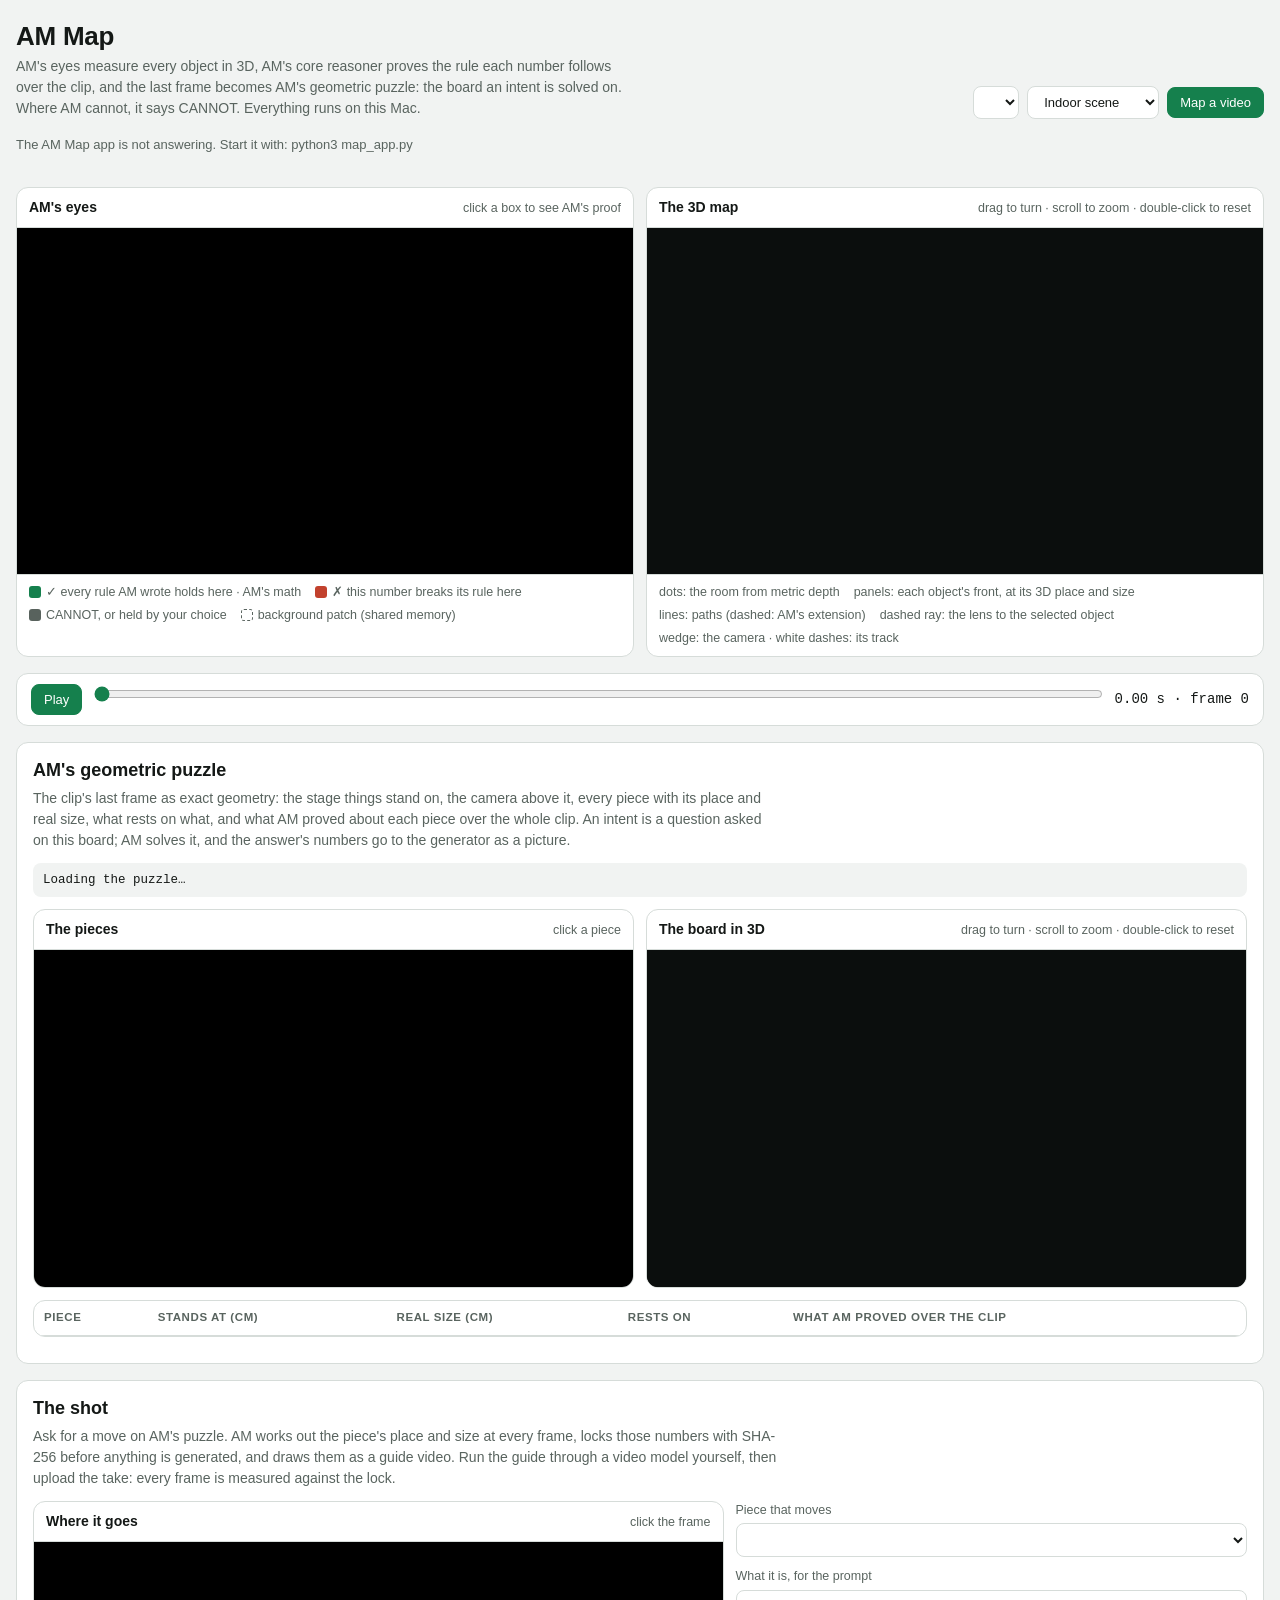
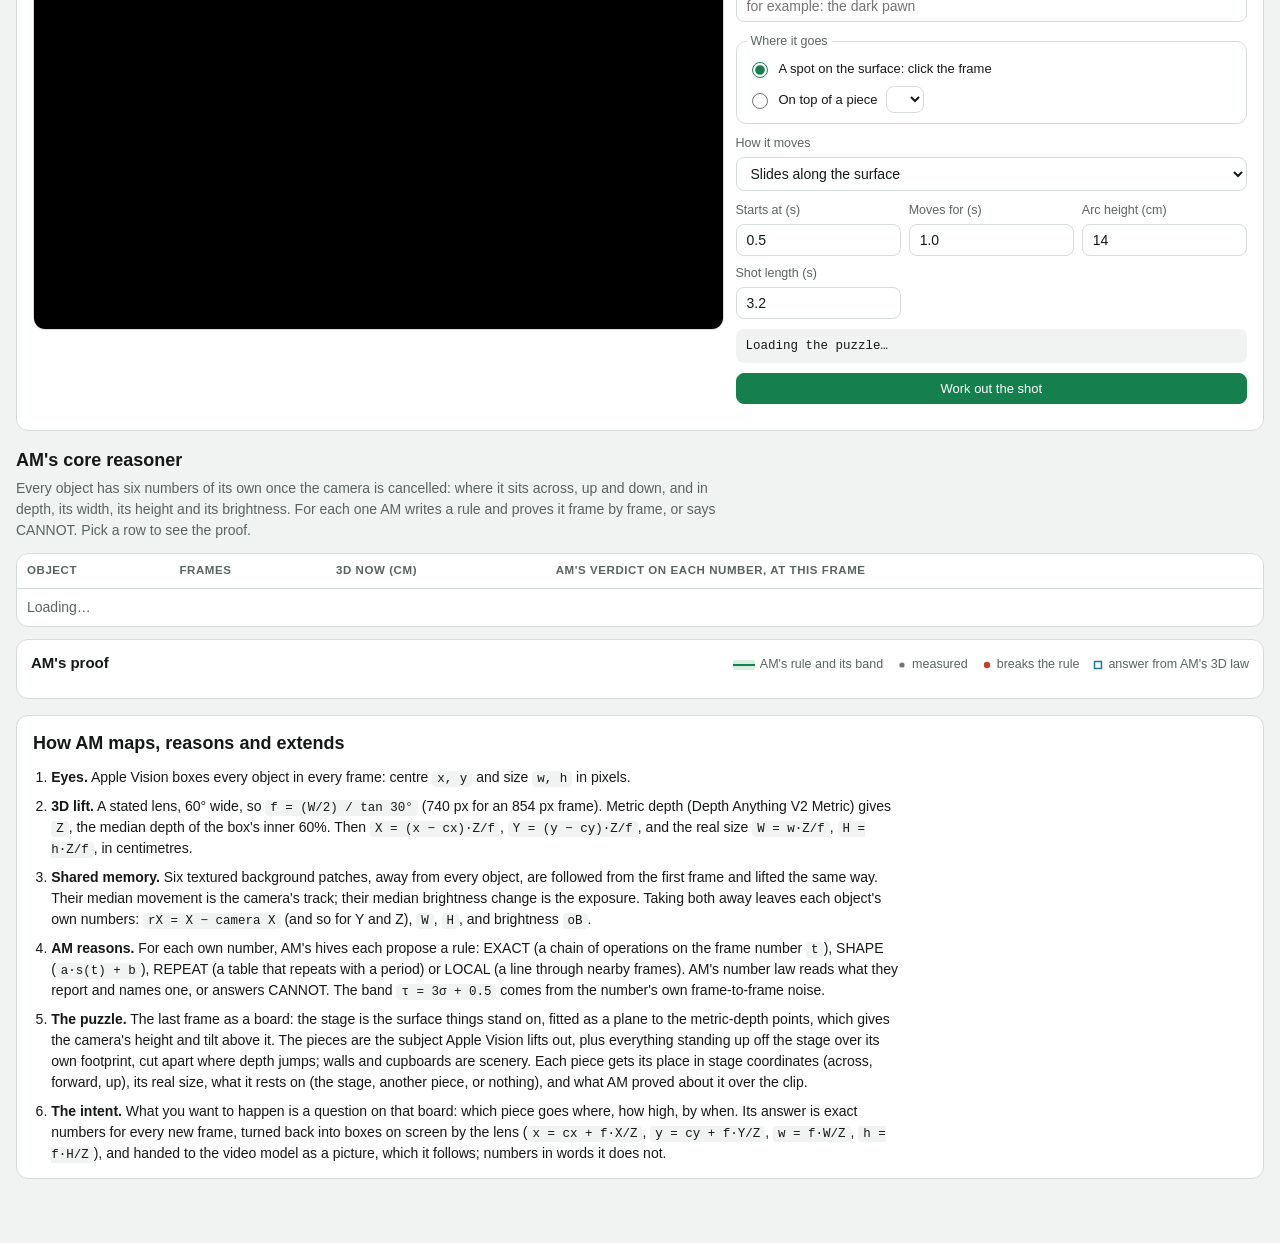
==== commit 627a4abf: "Shot pipeline on localhost; beat test; ad test; README for all of it - AM Map: 'The shot' turns an i" ====
--- a/ui/map.html
+++ b/ui/map.html
@@ -91,6 +91,40 @@
 .pz-rel { margin: 0; font-size: 13px; color: var(--muted); }
 .warn { color: var(--bad); font-weight: 600; }
 @media (max-width: 1060px) { .pz-views { grid-template-columns: minmax(0, 1fr); } }
+
+.shot { background: var(--surface); border: 1px solid var(--rule); border-radius: 12px; padding: 14px 16px; display: grid; gap: 12px; }
+.sh-grid { display: grid; grid-template-columns: minmax(0, 1.35fr) minmax(0, 1fr); gap: 12px; align-items: start; }
+#sh2d { cursor: crosshair; }
+.sh-form { display: grid; gap: 10px; align-content: start; min-width: 0; }
+.sh-form > label, .sh-row label { display: grid; gap: 4px; font-size: 12.5px; color: var(--muted); }
+.sh-form input[type=text], .sh-form input[type=number], .sh-form select { font: 14px var(--font-ui); color: var(--ink); background: var(--surface); border: 1px solid var(--rule); border-radius: 8px; padding: 7px 10px; width: 100%; max-width: none; }
+.sh-form fieldset { border: 1px solid var(--rule); border-radius: 10px; padding: 8px 10px 10px; margin: 0; display: grid; gap: 8px; min-width: 0; }
+.sh-form legend { font-size: 12.5px; color: var(--muted); padding: 0 4px; }
+.sh-form .toggle { color: var(--ink); font-size: 13px; flex-wrap: wrap; }
+.sh-form .toggle select { width: auto; padding: 4px 8px; font-size: 13px; }
+.sh-row { display: grid; grid-template-columns: repeat(3, minmax(0, 1fr)); gap: 8px; }
+.sh-target { margin: 0; font-size: 12.5px; background: var(--ground); border-radius: 8px; padding: 8px 10px; }
+.sh-out { display: grid; gap: 12px; }
+.sh-verdict { display: flex; flex-wrap: wrap; gap: 6px 14px; align-items: center; font-size: 13px; }
+.pill { font: 600 12px var(--font-data); letter-spacing: 0.03em; border-radius: 999px; padding: 4px 10px; white-space: nowrap; }
+.pill.ok { background: var(--accent-soft); color: var(--accent); }
+.pill.bad { background: var(--bad-soft); color: var(--bad); }
+.pill.cannot { background: var(--cannot-soft); color: var(--cannot); }
+.sh-two { display: grid; grid-template-columns: minmax(0, 1fr) minmax(0, 1fr); gap: 12px; align-items: start; }
+.sh-box { border: 1px solid var(--rule); border-radius: 10px; padding: 10px 12px; display: grid; gap: 8px; align-content: start; min-width: 0; }
+.sh-box h3 { margin: 0; font-size: 14px; }
+.sh-box video { width: 100%; display: block; background: #000; border-radius: 8px; }
+.sh-box ol { margin: 0; padding-left: 1.2em; display: grid; gap: 4px; font-size: 13px; }
+.sh-box textarea { width: 100%; min-height: 150px; font: 13px/1.5 var(--font-ui); color: var(--ink); background: var(--ground); border: 1px solid var(--rule); border-radius: 8px; padding: 8px 10px; resize: vertical; }
+.sh-links { display: flex; flex-wrap: wrap; gap: 8px 14px; align-items: center; }
+.sh-links a { font-weight: 500; color: var(--accent); }
+.lock { margin: 0; font: 11.5px var(--font-data); overflow-wrap: anywhere; color: var(--muted); }
+.sh-stats { display: grid; grid-template-columns: repeat(4, minmax(0, 1fr)); gap: 8px; }
+.sh-stat { border: 1px solid var(--rule); border-radius: 10px; padding: 8px 10px; display: grid; gap: 2px; min-width: 0; }
+.sh-stat b { font-size: 11.5px; letter-spacing: 0.04em; text-transform: uppercase; color: var(--muted); font-weight: 600; }
+.sh-stat span { font: 600 17px var(--font-data); font-variant-numeric: tabular-nums; }
+#shChart { width: 100%; height: 190px; display: block; cursor: crosshair; }
+@media (max-width: 1060px) { .sh-grid, .sh-two { grid-template-columns: minmax(0, 1fr); } .sh-stats { grid-template-columns: repeat(2, minmax(0, 1fr)); } }
 .core { display: grid; gap: 12px; }
 .core-head p { margin: 4px 0 0; color: var(--muted); max-width: 92ch; }
 .table-wrap { overflow-x: auto; background: var(--surface); border: 1px solid var(--rule); border-radius: 12px; }
@@ -198,6 +232,37 @@
       <tbody id="pzPieces"></tbody>
     </table></div>
     <p class="pz-rel" id="pzRel"></p>
+  </section>
+
+  <section class="shot" aria-labelledby="shTitle">
+    <div class="pz-head">
+      <div>
+        <h2 id="shTitle">The shot</h2>
+        <p>Ask for a move on AM's puzzle. AM works out the piece's place and size at every frame, locks those numbers with SHA-256 before anything is generated, and draws them as a guide video. Run the guide through a video model yourself, then upload the take: every frame is measured against the lock.</p>
+      </div>
+    </div>
+    <div class="sh-grid">
+      <div class="panel"><div class="panel-head">Where it goes <span>click the frame</span></div><div class="stage" id="shStage"><canvas id="sh2d" aria-label="The last frame: the piece that moves and where it goes"></canvas></div></div>
+      <form class="sh-form" id="shForm">
+        <label>Piece that moves<select id="shMover"></select></label>
+        <label>What it is, for the prompt<input id="shName" type="text" maxlength="80" placeholder="for example: the dark pawn"></label>
+        <fieldset>
+          <legend>Where it goes</legend>
+          <label class="toggle"><input type="radio" name="shTo" value="spot" checked> A spot on the surface: click the frame</label>
+          <label class="toggle"><input type="radio" name="shTo" value="onto"> On top of a piece <select id="shOnto" aria-label="Piece to land on"></select></label>
+        </fieldset>
+        <label>How it moves<select id="shMode"><option value="slide">Slides along the surface</option><option value="jump">Jumps in an arc, under gravity</option></select></label>
+        <div class="sh-row">
+          <label>Starts at (s)<input id="shStart" type="number" min="0" max="20" step="0.1" value="0.5"></label>
+          <label id="shDurL">Moves for (s)<input id="shDur" type="number" min="0.1" max="10" step="0.1" value="1.0"></label>
+          <label id="shHL" hidden>Arc height (cm)<input id="shH" type="number" min="1" max="300" step="1" value="14"></label>
+          <label>Shot length (s)<input id="shLen" type="number" min="1" max="20" step="0.1" value="3.2"></label>
+        </div>
+        <p class="sh-target mono" id="shTarget">Loading the puzzle…</p>
+        <button class="primary" type="submit" id="shGo">Work out the shot</button>
+      </form>
+    </div>
+    <div class="sh-out" id="shOut" hidden></div>
   </section>
 
   <section class="core">
@@ -871,7 +936,7 @@
     $('pzStage').style.aspectRatio = PZ.size[0] + ' / ' + PZ.size[1];
     const sub = PZ.pieces.find(p => p.kind === 'subject');
     pzSel = sub ? sub.id : (PZ.pieces[0] || {}).id || null;
-    renderPuzzle(); buildPz3();
+    renderPuzzle(); buildPz3(); shInit(id);
   }
   function renderPuzzle() {
     if (!PZ) return;
@@ -1003,6 +1068,233 @@
     pzDirty = true;
   }
 
+  // ---------- the shot: an intent asked on the puzzle, AM's numbers locked, the guide, and the take measured against the lock
+  let SH = { target: null, shot: null, plan: null, score: null, tint: null, tintFor: -1 };
+  const shTo = () => document.querySelector('input[name=shTo]:checked').value;
+  const dot3 = (a, b) => a[0] * b[0] + a[1] * b[1] + a[2] * b[2];
+  const shPiece = id => PZ && PZ.pieces.find(p => p.id === id);
+  function toStage(x, y) {                                     // the lens ray through a pixel meets the stage, n.p + offset = 0
+    const L = PZ.lens, S = PZ.stage, d = [(x - L.cx) / L.f, (y - L.cy) / L.f, 1], nd = dot3(S.normal, d);
+    if (Math.abs(nd) < 1e-9 || -S.offset / nd <= 0) return null;
+    const t = -S.offset / nd, O = S.axes.origin, q = [d[0] * t - O[0], d[1] * t - O[1], d[2] * t - O[2]];
+    return { across: dot3(q, S.axes.across), forward: dot3(q, S.axes.forward) };
+  }
+  function toPixel(a, b, u) {                                  // a stage point back through the lens
+    const L = PZ.lens, S = PZ.stage, p = [0, 1, 2].map(i => S.axes.origin[i] + a * S.axes.across[i] + b * S.axes.forward[i] + u * S.normal[i]);
+    return [L.cx + L.f * p[0] / p[2], L.cy + L.f * p[1] / p[2]];
+  }
+  function shInit(id) {
+    SH = { target: null, shot: null, plan: null, score: null, tint: null, tintFor: -1 };
+    const opts = PZ.pieces.map(p => '<option value="' + p.id + '">P' + p.id + ' · ' + p.kind + ', ' + p.size.up + ' cm tall, ' + p.distance_cm.toFixed(0) + ' cm away</option>').join('');
+    $('shMover').innerHTML = opts; $('shOnto').innerHTML = opts;
+    if (pzSel) $('shMover').value = String(pzSel);
+    shOntoDefault();
+    $('shStage').style.aspectRatio = PZ.size[0] + ' / ' + PZ.size[1];
+    $('shOut').hidden = true; $('shOut').innerHTML = '';
+    shModeUI(); shTargetText(); shDraw();
+    getJSON('/api/shots/' + encodeURIComponent(id)).then(list => { if (mapId === id && list.length) loadShot(list[0].id, true); }).catch(() => {});
+  }
+  function shOntoDefault() {
+    const m = +$('shMover').value;
+    if (+$('shOnto').value === m) { const o = PZ.pieces.find(p => p.id !== m); if (o) $('shOnto').value = String(o.id); }
+  }
+  function shModeUI() { const j = $('shMode').value === 'jump'; $('shHL').hidden = !j; $('shDurL').hidden = j; }
+  function shTargetText() {
+    const P = shPiece(+$('shMover').value);
+    if (!P) { $('shTarget').textContent = 'This puzzle has no pieces to move.'; return; }
+    let t;
+    if (shTo() === 'onto') {
+      const Q = shPiece(+$('shOnto').value);
+      t = !Q ? 'Pick a piece to land on.' : 'Onto P' + Q.id + ': its top is ' + Q.top + ' cm above the stage' + (Q.top > P.stands.up + 2 && $('shMode').value === 'slide' ? '; that is higher than P' + P.id + ', so a slide cannot climb it: make it a jump.' : '.');
+    } else if (!SH.target) t = 'Click the frame to choose where P' + P.id + ' goes.';
+    else {
+      const da = SH.target.across - P.stands.across, db = SH.target.forward - P.stands.forward;
+      t = 'To: across ' + SH.target.across.toFixed(1) + ' cm, forward ' + SH.target.forward.toFixed(1) + ' cm, ' + Math.hypot(da, db).toFixed(1) + ' cm from where P' + P.id + ' stands.';
+    }
+    $('shTarget').textContent = t;
+  }
+  function shDraw() {
+    const cv = $('sh2d'), W = cv.clientWidth, H = cv.clientHeight, d = devicePixelRatio;
+    if (!PZ || !pzFrame || !pzIds || !W || !H) return;
+    if (cv.width !== Math.round(W * d) || cv.height !== Math.round(H * d)) { cv.width = Math.round(W * d); cv.height = Math.round(H * d); }
+    const g = cv.getContext('2d'); g.setTransform(d, 0, 0, d, 0, 0);
+    g.drawImage(pzFrame, 0, 0, W, H);
+    const sx = W / PZ.size[0], sy = H / PZ.size[1], mover = +$('shMover').value, P = shPiece(mover);
+    if (!P) return;
+    if (SH.tintFor !== mover) {                                // the piece that moves, tinted
+      const [w, h] = PZ.size, oc = document.createElement('canvas'); oc.width = w; oc.height = h;
+      const og = oc.getContext('2d'), im = og.createImageData(w, h), c = hexRgb('#46e28a');
+      for (let i = 0; i < pzIds.length; i++) if (pzIds[i] === mover) { im.data[4 * i] = c[0]; im.data[4 * i + 1] = c[1]; im.data[4 * i + 2] = c[2]; im.data[4 * i + 3] = 115; }
+      og.putImageData(im, 0, 0); SH.tint = oc; SH.tintFor = mover;
+    }
+    g.drawImage(SH.tint, 0, 0, W, H);
+    const from = toPixel(P.stands.across, P.stands.forward, P.stands.up);
+    let to = null;
+    if (shTo() === 'onto') {
+      const Q = shPiece(+$('shOnto').value);
+      if (Q) { const [x, y, w, h] = Q.box; g.strokeStyle = '#ffc400'; g.lineWidth = 2; g.setLineDash([5, 4]); g.strokeRect(x * sx, y * sy, w * sx, h * sy); g.setLineDash([]); to = toPixel(Q.stands.across, Q.stands.forward, Q.top); }
+    } else if (SH.target) to = toPixel(SH.target.across, SH.target.forward, P.stands.up);
+    const plan = SH.plan && SH.plan.question.mover === mover ? SH.plan : null;
+    if (plan) {                                                // AM's locked path: the foot at every frame, and its box at the end
+      g.strokeStyle = '#46e28a'; g.lineWidth = 2.5; g.beginPath();
+      plan.rows.forEach((r, i) => { const x = r.foot[0] * sx, y = r.foot[1] * sy; if (i) g.lineTo(x, y); else g.moveTo(x, y); });
+      g.stroke();
+      const r0 = plan.rows[0], r = plan.rows[plan.rows.length - 1], [bx, by, bw, bh] = plan.mover_box, s = r.h / r0.h;
+      g.strokeRect((r.foot[0] + (bx - r0.foot[0]) * s) * sx, (r.foot[1] + (by - r0.foot[1]) * s) * sy, bw * s * sx, bh * s * sy);
+    } else if (to) {
+      g.strokeStyle = '#ffc400'; g.lineWidth = 2; g.setLineDash([6, 5]); g.beginPath();
+      g.moveTo(from[0] * sx, from[1] * sy); g.lineTo(to[0] * sx, to[1] * sy); g.stroke(); g.setLineDash([]);
+    }
+    if (to) { g.fillStyle = '#ffc400'; g.beginPath(); g.arc(to[0] * sx, to[1] * sy, 6, 0, 2 * Math.PI); g.fill(); g.strokeStyle = '#000'; g.lineWidth = 1.5; g.stroke(); }
+    g.fillStyle = '#fff'; g.beginPath(); g.arc(from[0] * sx, from[1] * sy, 4, 0, 2 * Math.PI); g.fill();
+  }
+  $('sh2d').addEventListener('click', e => {
+    if (!PZ || !pzIds) return;
+    const rc = e.currentTarget.getBoundingClientRect();
+    const x = (e.clientX - rc.left) * PZ.size[0] / rc.width, y = (e.clientY - rc.top) * PZ.size[1] / rc.height;
+    if (shTo() === 'onto') {
+      const id = pzIds[Math.floor(y) * PZ.size[0] + Math.floor(x)];
+      if (id && id !== +$('shMover').value) $('shOnto').value = String(id);
+    } else {
+      const st = toStage(x, y);
+      if (!st) { $('shTarget').textContent = 'That point is above the surface: click a point on the surface.'; return; }
+      SH.target = st;
+    }
+    SH.plan = null; shTargetText(); shDraw();
+  });
+  $('shMode').addEventListener('change', () => { shModeUI(); shTargetText(); });
+  $('shMover').addEventListener('change', () => { shOntoDefault(); SH.plan = null; shTargetText(); shDraw(); });
+  $('shOnto').addEventListener('change', () => { SH.plan = null; shTargetText(); shDraw(); });
+  document.querySelectorAll('input[name=shTo]').forEach(r => r.addEventListener('change', () => { SH.plan = null; shTargetText(); shDraw(); }));
+  new ResizeObserver(() => shDraw()).observe($('sh2d'));
+  addEventListener('resize', () => shChart());
+  function shFormFrom(q) {
+    $('shMover').value = String(q.mover); $('shName').value = q.name || ''; $('shMode').value = q.mode;
+    $('shStart').value = q.start; $('shLen').value = q.length;
+    if (q.duration !== undefined) $('shDur').value = q.duration;
+    if (q.height !== undefined) $('shH').value = q.height;
+    const onto = q.onto !== undefined && q.onto !== null;
+    document.querySelector('input[name=shTo][value=' + (onto ? 'onto' : 'spot') + ']').checked = true;
+    if (onto) $('shOnto').value = String(q.onto); else SH.target = { across: q.across, forward: q.forward };
+    shModeUI(); shTargetText();
+  }
+  $('shForm').addEventListener('submit', async e => {
+    e.preventDefault();
+    if (!PZ || !mapId) return;
+    const q = { mover: +$('shMover').value, name: $('shName').value.trim(), mode: $('shMode').value, start: +$('shStart').value, length: +$('shLen').value };
+    if (q.mode === 'slide') q.duration = +$('shDur').value; else q.height = +$('shH').value;
+    if (shTo() === 'onto') q.onto = +$('shOnto').value;
+    else if (SH.target) { q.across = +SH.target.across.toFixed(1); q.forward = +SH.target.forward.toFixed(1); }
+    else { $('shTarget').textContent = 'Click the frame first to choose where it goes.'; return; }
+    $('shGo').disabled = true;
+    const id = mapId;
+    try {
+      const j = await (await fetch('/api/shot/' + encodeURIComponent(id), { method: 'POST', headers: { 'Content-Type': 'application/json' }, body: JSON.stringify(q) })).json();
+      if (j.error) throw new Error(j.error);
+      poll(j.id, async () => { $('shGo').disabled = false; if (mapId === id) { await loadShot(j.shot); status(''); } }, 'shot');
+    } catch (err) { $('shGo').disabled = false; status(err.message); }
+  });
+  async function loadShot(sid, restoring) {
+    const base = '/maps/' + encodeURIComponent(mapId) + '/shots/' + sid + '/';
+    let s;
+    try { s = await getJSON(base + 'shot.json'); } catch (e) { return; }
+    SH.shot = s; SH.plan = null; SH.score = null;
+    if (restoring) shFormFrom(s.question);
+    if (s.verdict === 'SOLVED') { try { SH.plan = await getJSON(base + 'plan.json'); } catch (e) { SH.plan = null; } }
+    try { SH.score = await getJSON(base + 'score.json'); } catch (e) { SH.score = null; }
+    shRender(base); shDraw();
+  }
+  function shRender(base) {
+    const s = SH.shot, out = $('shOut'), ok = s.verdict === 'SOLVED', c = s.checks;
+    const t0 = (s.take_off / s.fps).toFixed(2), t1 = ((s.take_off + s.moving_frames) / s.fps).toFixed(2);
+    let h = '<div class="sh-verdict"><span class="pill ' + (ok ? 'ok' : 'cannot') + '">' + (ok ? 'SOLVED' : 'CANNOT') + '</span><span class="mono">' +
+      s.frames + ' frames at ' + s.fps + ' fps · moves ' + t0 + '–' + t1 + ' s · ' + (c.in_frame ? 'stays in frame' : 'leaves the frame') + ' · ' +
+      (c.clears ? 'clears every piece' : 'runs into a piece') + ' · ends on ' + esc(c.lands_on) + ' · worked out in ' + s.solve_seconds + ' s, 0 tokens</span></div>';
+    if (!ok) h += '<p class="warn">AM cannot: ' + s.why.map(esc).join(' · ') + '.</p>';
+    else {
+      const v = '?v=' + s.sha256.slice(0, 8);
+      h += '<div class="sh-two"><div class="sh-box"><h3>AM\'s guide: its numbers, drawn</h3><video src="' + base + 'guide.mp4' + v + '" controls muted loop playsinline preload="metadata"></video>' +
+        '<div class="sh-links"><a href="' + base + 'guide.mp4" download="am_guide_' + s.id + '.mp4">Download the guide video</a><a href="' + base + 'plan.json" download="am_plan_' + s.id + '.json">Download the locked plan</a></div>' +
+        '<p class="lock">Locked before generation · SHA-256 ' + s.sha256 + '</p><p class="formula mono">' + esc(s.equation) + '</p></div>' +
+        '<div class="sh-box"><h3>Run it through a video model</h3><ol><li>Download the guide video.</li><li>In ElevenLabs Image &amp; Video, choose <b>Kling 4.0 Edit</b> (or FLUX 3 Edit) and drop the guide into Video. Kling needs at least 3 s.</li><li>Paste this prompt and generate one take.</li><li>Download the take and upload it here.</li></ol>' +
+        '<textarea id="shPrompt" readonly aria-label="Prompt for the video model">' + esc(s.prompt || '') + '</textarea>' +
+        '<div class="sh-links"><button type="button" id="shCopy">Copy the prompt</button><label class="btn" for="shTake">Upload the take<input id="shTake" type="file" accept="video/mp4,video/quicktime" hidden></label></div></div></div>' +
+        '<div id="shScore"></div>';
+    }
+    out.innerHTML = h; out.hidden = false;
+    if (!ok) return;
+    $('shCopy').addEventListener('click', async () => {
+      try { await navigator.clipboard.writeText($('shPrompt').value); $('shCopy').textContent = 'Copied'; } catch (e) { $('shPrompt').select(); }
+      setTimeout(() => { if ($('shCopy')) $('shCopy').textContent = 'Copy the prompt'; }, 1600);
+    });
+    $('shTake').addEventListener('change', e => { if (e.target.files[0]) shUpload(e.target.files[0]); e.target.value = ''; });
+    if (SH.score) shScore(base);
+  }
+  async function shUpload(file) {
+    const s = SH.shot, id = mapId;
+    status('Sending the take to AM on this Mac…');
+    try {
+      const j = await (await fetch('/api/take/' + encodeURIComponent(id) + '/' + s.id, { method: 'POST', headers: { 'Content-Type': 'video/mp4' }, body: file })).json();
+      if (j.error) throw new Error(j.error);
+      $('shScore').innerHTML = '<p class="muted">Measuring the take frame by frame…</p>';
+      poll(j.id, async () => { if (mapId === id && SH.shot && SH.shot.id === s.id) { await loadShot(s.id); status('The take is measured.'); } }, 'take');
+    } catch (e) { status('The take could not be measured: ' + e.message); }
+  }
+  function shScore(base) {
+    const r = SH.score, cls = r.verdict === 'PASS' ? 'ok' : r.verdict === 'FAIL' ? 'bad' : 'cannot';
+    const px = v => v === null || v === undefined ? '—' : v.toFixed(1) + ' px';
+    const stats = [['Median', px(r.median_px)], ['Worst', px(r.worst_px) + (r.worst_t !== null && r.worst_t !== undefined ? ' at ' + r.worst_t.toFixed(2) + ' s' : '')],
+      ['At the end', px(r.end_px)], ['Background shift', px(r.camera_drift_max_px)]];
+    $('shScore').innerHTML = '<div class="sh-verdict"><span class="pill ' + cls + '">' + esc(r.verdict) + '</span><span>' + esc(r.why) + '</span></div>' +
+      '<div class="sh-stats">' + stats.map(([a, b]) => '<div class="sh-stat"><b>' + a + '</b><span>' + b + '</span></div>').join('') + '</div>' +
+      '<p class="muted">Rule fixed before generation: ' + esc(r.rule) + '. Measured ' + r.measured + ' of ' + r.in_plan + ' frames of AM\'s plan; the take is ' + r.take.seconds + ' s at ' + r.take.fps + ' fps. The lock ' +
+      (r.lock_ok ? 'held: the plan still matches its SHA-256' : 'did not hold') + '. Measured in ' + r.seconds + ' s, 0 tokens.</p>' +
+      '<canvas id="shChart" aria-label="Distance from AM\'s guide at every frame of the take"></canvas>' +
+      '<div class="sh-box"><h3>The take, with AM\'s numbers drawn on it</h3><video src="' + base + 'labelled.mp4?v=' + r.seconds + '" controls muted loop playsinline preload="metadata"></video></div>';
+    shChart();
+    $('shChart').addEventListener('mousemove', e => {
+      const f = shChartAt(e); const tip = $('tip');
+      if (!f) { tip.hidden = true; return; }
+      tip.textContent = 't ' + f.t.toFixed(2) + ' s · ' + (f.off === null ? 'tracker lost the piece' : f.off.toFixed(1) + ' px from AM\'s guide') + (f.in_plan ? '' : ' · after AM\'s plan');
+      tip.hidden = false; tip.style.left = (e.clientX + 12) + 'px'; tip.style.top = (e.clientY + 12) + 'px';
+    });
+    $('shChart').addEventListener('mouseleave', () => { $('tip').hidden = true; });
+  }
+  let shGeom = null;
+  function shChart() {
+    const cv = $('shChart');
+    if (!cv || !SH.score) return;
+    const W = cv.clientWidth, H = cv.clientHeight, d = devicePixelRatio, r = SH.score;
+    if (!W || !H) return;
+    cv.width = Math.round(W * d); cv.height = Math.round(H * d);
+    const g = cv.getContext('2d'); g.setTransform(d, 0, 0, d, 0, 0);
+    const F = r.frames, T = Math.max(r.take.seconds, 0.1), vals = F.map(f => f.off).filter(v => v !== null);
+    const ymax = Math.max(10, ...vals) * 1.1, L = 46, R = 12, Tp = 10, B = 24, pw = W - L - R, ph = H - Tp - B;
+    const X = t => L + pw * t / T, Y = v => Tp + ph * (1 - v / ymax);
+    shGeom = { X, L, pw, T };
+    const pe = X(Math.min(T, r.plan_seconds));
+    g.fillStyle = TOK['--zone-ext']; g.fillRect(pe, Tp, L + pw - pe, ph);
+    g.font = '11px ' + TOK['--font-data']; g.lineWidth = 1;
+    niceTicks(0, ymax, 4).forEach(v => { g.strokeStyle = TOK['--rule']; g.beginPath(); g.moveTo(L, Y(v)); g.lineTo(L + pw, Y(v)); g.stroke(); g.fillStyle = TOK['--muted']; g.fillText(v + ' px', 2, Y(v) + 4); });
+    niceTicks(0, T, 6).forEach(t => { g.fillStyle = TOK['--muted']; g.fillText(t + ' s', Math.min(X(t) - 8, W - 34), H - 6); });
+    if (pe < L + pw - 70) { g.fillStyle = TOK['--muted']; g.fillText("after AM's plan", pe + 6, Tp + 12); }
+    g.strokeStyle = TOK['--bad']; g.setLineDash([5, 4]); g.beginPath(); g.moveTo(L, Y(5)); g.lineTo(L + pw, Y(5)); g.stroke(); g.setLineDash([]);
+    g.fillStyle = TOK['--bad']; g.fillText('rule: 5 px', L + 6, Y(5) - 5);
+    g.strokeStyle = TOK['--accent']; g.lineWidth = 2; g.beginPath();
+    let on = false;
+    F.forEach(f => { if (f.off === null) { on = false; return; } const x = X(f.t), y = Y(f.off); if (on) g.lineTo(x, y); else { g.moveTo(x, y); on = true; } });
+    g.stroke();
+    g.fillStyle = TOK['--bad'];
+    F.forEach(f => { if (f.off !== null && f.in_plan && f.off > 5) { g.beginPath(); g.arc(X(f.t), Y(f.off), 3.2, 0, 2 * Math.PI); g.fill(); } });
+  }
+  function shChartAt(e) {
+    if (!shGeom || !SH.score) return null;
+    const rc = e.currentTarget.getBoundingClientRect(), x = e.clientX - rc.left;
+    if (x < shGeom.L || x > shGeom.L + shGeom.pw) return null;
+    const t = (x - shGeom.L) / shGeom.pw * shGeom.T;
+    return SH.score.frames.reduce((a, f) => Math.abs(f.t - t) < Math.abs(a.t - t) ? f : a);
+  }
+
   // ---------- maps and jobs
   let mapsSeen = '';
   async function listMaps(current) {
@@ -1049,10 +1341,10 @@
     let s;
     try { s = await getJSON('/api/status/' + jid); }
     catch (e) { status('Lost contact with the AM Map app. Check that it is still running, then reload.'); return; }
-    if (s.error) { status('AM could not finish: ' + s.error); $('extGo').disabled = false; return; }
+    if (s.error) { status('AM could not finish: ' + s.error); ['extGo', 'shGo'].forEach(b => { if ($(b)) $(b).disabled = false; }); return; }
     if (s.done) return onDone();
     if (words === 'map') stepsWhileMapping(s.stage);
-    status(({ 'puzzle-eyes': "AM's puzzle: lifting the pieces out of the last frame…", 'puzzle-stage': "AM's puzzle: fitting the stage and the camera…", 'puzzle-pieces': "AM's puzzle: cutting the pieces apart…", 'puzzle-relations': "AM's puzzle: what rests on what…", queued: 'Waiting for the job before it to finish…', eyes: "Step 1: AM's eyes are boxing every object…", lift: "Steps 2 to 5: lifting to 3D, shared memory, AM's core reasoner and sweep. About 2 minutes per 5 s of video.", scene: 'Step 6: mapping the room…', proof: 'AM is answering frames hidden from it, to prove it generalises on this video…', extend: 'AM is reasoning past the last frame: the math for the extension…' })[s.stage] || 'Working…');
+    status(({ 'puzzle-eyes': "AM's puzzle: lifting the pieces out of the last frame…", 'puzzle-stage': "AM's puzzle: fitting the stage and the camera…", 'puzzle-pieces': "AM's puzzle: cutting the pieces apart…", 'puzzle-relations': "AM's puzzle: what rests on what…", queued: 'Waiting for the job before it to finish…', eyes: "Step 1: AM's eyes are boxing every object…", lift: "Steps 2 to 5: lifting to 3D, shared memory, AM's core reasoner and sweep. About 2 minutes per 5 s of video.", scene: 'Step 6: mapping the room…', proof: 'AM is answering frames hidden from it, to prove it generalises on this video…', extend: 'AM is reasoning past the last frame: the math for the extension…', 'shot-solve': "AM is working out the shot: the piece's place and size at every frame…", 'shot-guide': 'AM locked its numbers; drawing them as the guide video…', 'take-normalise': 'Reading the take and the guide at the puzzle frame\'s size…', 'take-track': 'Following the piece through the guide and the take, frame by frame…', 'take-label': "Drawing AM's numbers on the take…" })[s.stage] || 'Working…');
     setTimeout(() => poll(jid, onDone, words), 1500);
   }
   async function mapFile(file) {
